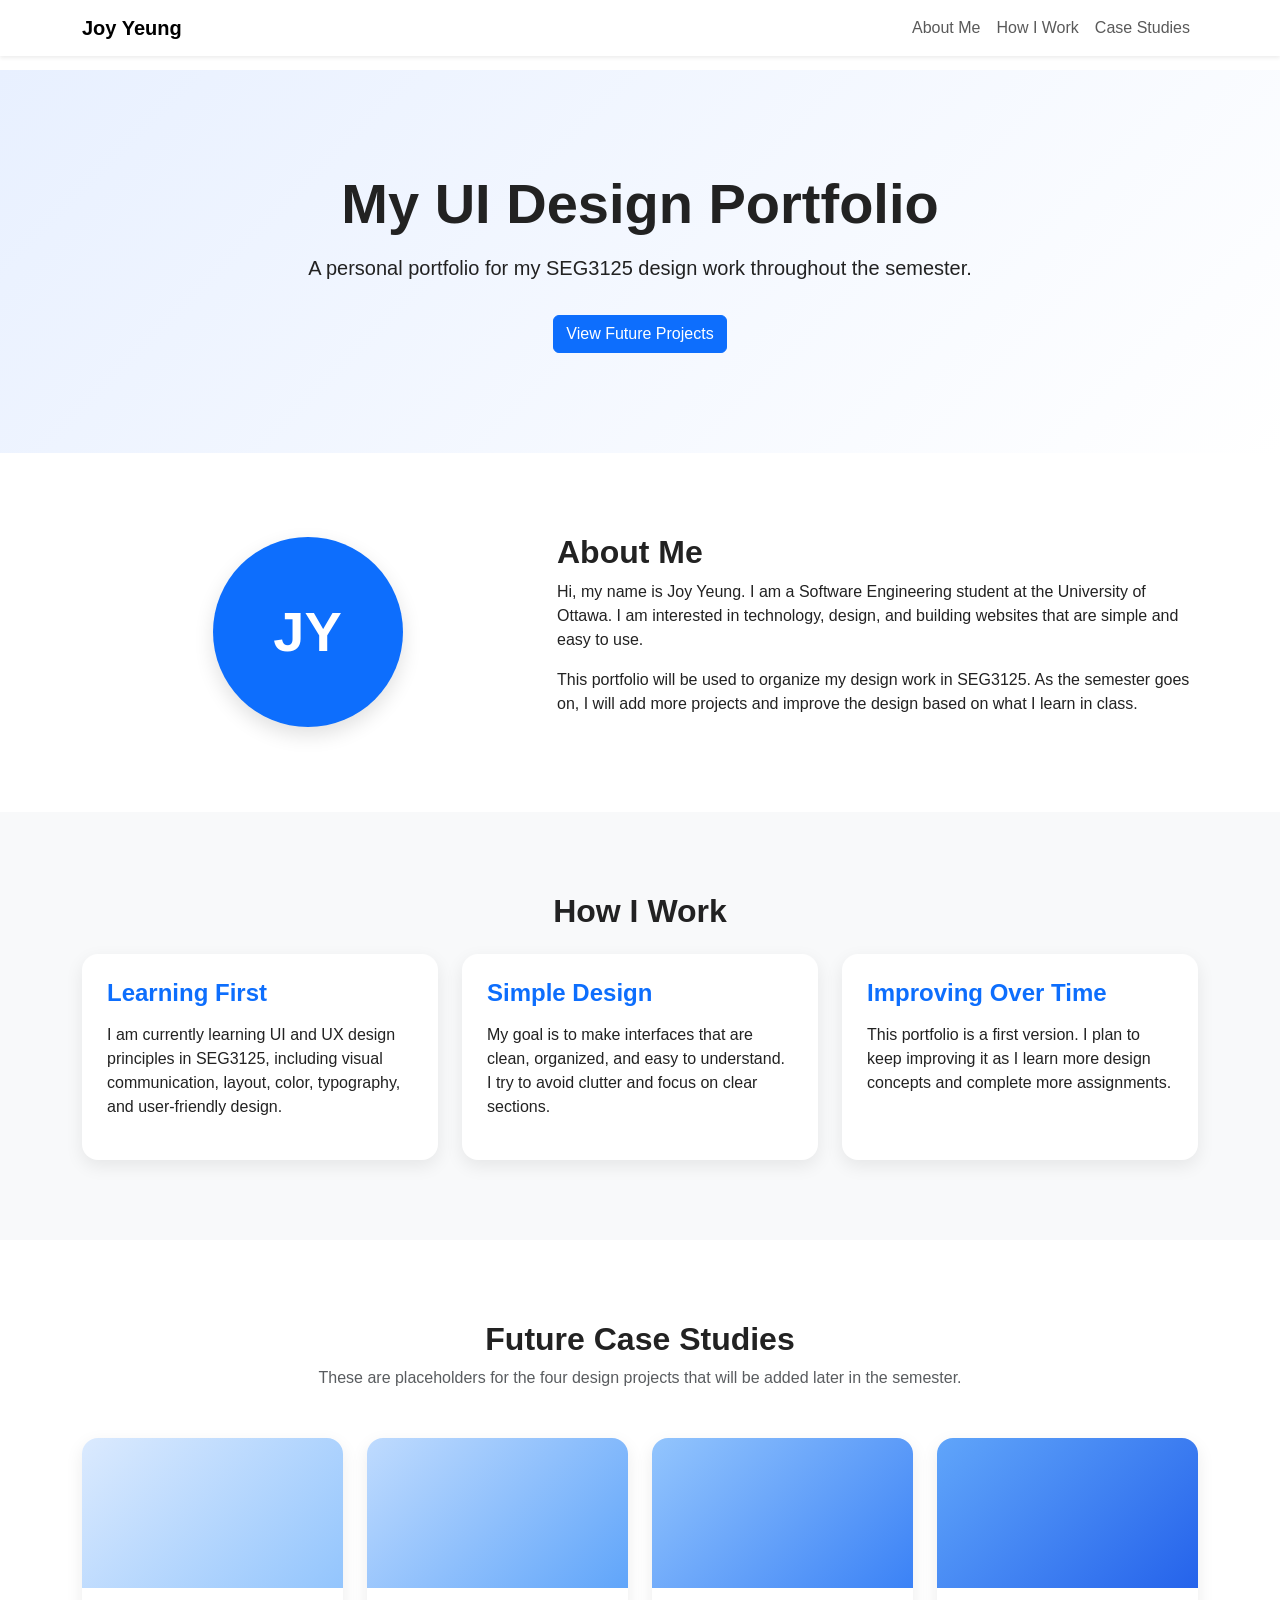
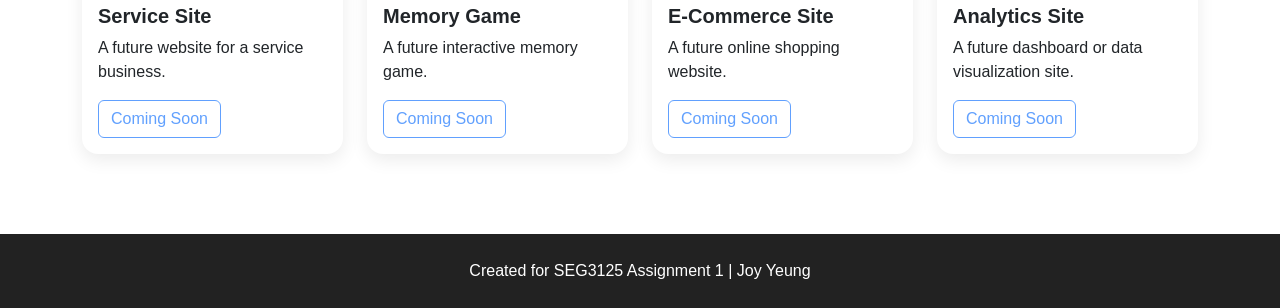
==== index.html @ c4c29568 "Add files via upload" ====
<!DOCTYPE html>
<html lang="en">
<head>
  <meta charset="UTF-8">
  <meta name="viewport" content="width=device-width, initial-scale=1.0">
  <title>Joy Yeung Portfolio</title>

  <link href="https://cdn.jsdelivr.net/npm/bootstrap@5.3.3/dist/css/bootstrap.min.css" rel="stylesheet">
  <link rel="stylesheet" href="style.css">
</head>

<body>
  <nav class="navbar navbar-expand-lg navbar-light bg-white shadow-sm fixed-top">
    <div class="container">
      <a class="navbar-brand fw-bold" href="#">Joy Yeung</a>
      <button class="navbar-toggler" type="button" data-bs-toggle="collapse" data-bs-target="#navbarNav">
        <span class="navbar-toggler-icon"></span>
      </button>

      <div class="collapse navbar-collapse" id="navbarNav">
        <ul class="navbar-nav ms-auto">
          <li class="nav-item"><a class="nav-link" href="#about">About Me</a></li>
          <li class="nav-item"><a class="nav-link" href="#work">How I Work</a></li>
          <li class="nav-item"><a class="nav-link" href="#projects">Case Studies</a></li>
        </ul>
      </div>
    </div>
  </nav>

  <header class="hero-section">
    <div class="container text-center">
      <h1 class="display-4 fw-bold">My UI Design Portfolio</h1>
      <p class="lead mt-3">
        A personal portfolio for my SEG3125 design work throughout the semester.
      </p>
      <a href="#projects" class="btn btn-primary mt-3">View Future Projects</a>
    </div>
  </header>

  <section id="about" class="section-padding">
    <div class="container">
      <div class="row align-items-center">
        <div class="col-md-5 text-center mb-4 mb-md-0">
          <div class="profile-circle">
            JY
          </div>
        </div>

        <div class="col-md-7">
          <h2 class="fw-bold">About Me</h2>
          <p>
            Hi, my name is Joy Yeung. I am a Software Engineering student at the University of Ottawa.
            I am interested in technology, design, and building websites that are simple and easy to use.
          </p>
          <p>
            This portfolio will be used to organize my design work in SEG3125. As the semester goes on,
            I will add more projects and improve the design based on what I learn in class.
          </p>
        </div>
      </div>
    </div>
  </section>

  <section id="work" class="section-padding bg-light">
    <div class="container">
      <h2 class="fw-bold text-center mb-4">How I Work</h2>

      <div class="row g-4">
        <div class="col-md-4">
          <div class="info-card h-100">
            <h4>Learning First</h4>
            <p>
              I am currently learning UI and UX design principles in SEG3125, including visual communication,
              layout, color, typography, and user-friendly design.
            </p>
          </div>
        </div>

        <div class="col-md-4">
          <div class="info-card h-100">
            <h4>Simple Design</h4>
            <p>
              My goal is to make interfaces that are clean, organized, and easy to understand. I try to avoid
              clutter and focus on clear sections.
            </p>
          </div>
        </div>

        <div class="col-md-4">
          <div class="info-card h-100">
            <h4>Improving Over Time</h4>
            <p>
              This portfolio is a first version. I plan to keep improving it as I learn more design concepts
              and complete more assignments.
            </p>
          </div>
        </div>
      </div>
    </div>
  </section>

  <section id="projects" class="section-padding">
    <div class="container">
      <h2 class="fw-bold text-center mb-2">Future Case Studies</h2>
      <p class="text-center text-muted mb-5">
        These are placeholders for the four design projects that will be added later in the semester.
      </p>

      <div class="row g-4">
        <div class="col-md-6 col-lg-3">
          <div class="card project-card h-100">
            <div class="project-image service-img"></div>
            <div class="card-body">
              <h5 class="card-title">Service Site</h5>
              <p class="card-text">A future website for a service business.</p>
              <a href="coming-soon.html" class="btn btn-outline-primary disabled">Coming Soon</a>
            </div>
          </div>
        </div>

        <div class="col-md-6 col-lg-3">
          <div class="card project-card h-100">
            <div class="project-image game-img"></div>
            <div class="card-body">
              <h5 class="card-title">Memory Game</h5>
              <p class="card-text">A future interactive memory game.</p>
              <a href="coming-soon.html" class="btn btn-outline-primary disabled">Coming Soon</a>
            </div>
          </div>
        </div>

        <div class="col-md-6 col-lg-3">
          <div class="card project-card h-100">
            <div class="project-image shop-img"></div>
            <div class="card-body">
              <h5 class="card-title">E-Commerce Site</h5>
              <p class="card-text">A future online shopping website.</p>
              <a href="coming-soon.html" class="btn btn-outline-primary disabled">Coming Soon</a>
            </div>
          </div>
        </div>

        <div class="col-md-6 col-lg-3">
          <div class="card project-card h-100">
            <div class="project-image data-img"></div>
            <div class="card-body">
              <h5 class="card-title">Analytics Site</h5>
              <p class="card-text">A future dashboard or data visualization site.</p>
              <a href="coming-soon.html" class="btn btn-outline-primary disabled">Coming Soon</a>
            </div>
          </div>
        </div>
      </div>
    </div>
  </section>

  <footer class="footer text-center">
    <div class="container">
      <p class="mb-0">Created for SEG3125 Assignment 1 | Joy Yeung</p>
    </div>
  </footer>

  <script src="https://cdn.jsdelivr.net/npm/bootstrap@5.3.3/dist/js/bootstrap.bundle.min.js"></script>
  <script src="script.js"></script>
</body>
</html>
---- style.css ----
body {
  font-family: Arial, Helvetica, sans-serif;
  color: #222;
  padding-top: 70px;
}

.hero-section {
  background: linear-gradient(135deg, #e8f0ff, #ffffff);
  padding: 100px 20px;
}

.section-padding {
  padding: 80px 0;
}

.profile-circle {
  width: 190px;
  height: 190px;
  border-radius: 50%;
  background-color: #0d6efd;
  color: white;
  display: flex;
  align-items: center;
  justify-content: center;
  font-size: 56px;
  font-weight: bold;
  margin: 0 auto;
  box-shadow: 0 8px 20px rgba(0, 0, 0, 0.12);
}

.info-card {
  background-color: white;
  padding: 25px;
  border-radius: 16px;
  box-shadow: 0 6px 18px rgba(0, 0, 0, 0.08);
}

.info-card h4 {
  color: #0d6efd;
  font-weight: bold;
  margin-bottom: 15px;
}

.project-card {
  border: none;
  border-radius: 16px;
  overflow: hidden;
  box-shadow: 0 6px 18px rgba(0, 0, 0, 0.08);
  transition: transform 0.2s ease;
}

.project-card:hover {
  transform: translateY(-5px);
}

.project-image {
  height: 150px;
  background-size: cover;
  background-position: center;
}

.service-img {
  background: linear-gradient(135deg, #dbeafe, #93c5fd);
}

.game-img {
  background: linear-gradient(135deg, #bfdbfe, #60a5fa);
}

.shop-img {
  background: linear-gradient(135deg, #93c5fd, #3b82f6);
}

.data-img {
  background: linear-gradient(135deg, #60a5fa, #2563eb);
}

.card-title {
  font-weight: bold;
}

.footer {
  background-color: #222;
  color: white;
  padding: 25px 0;
}

@media (max-width: 768px) {
  .hero-section {
    padding: 70px 20px;
  }

  .section-padding {
    padding: 55px 0;
  }
}
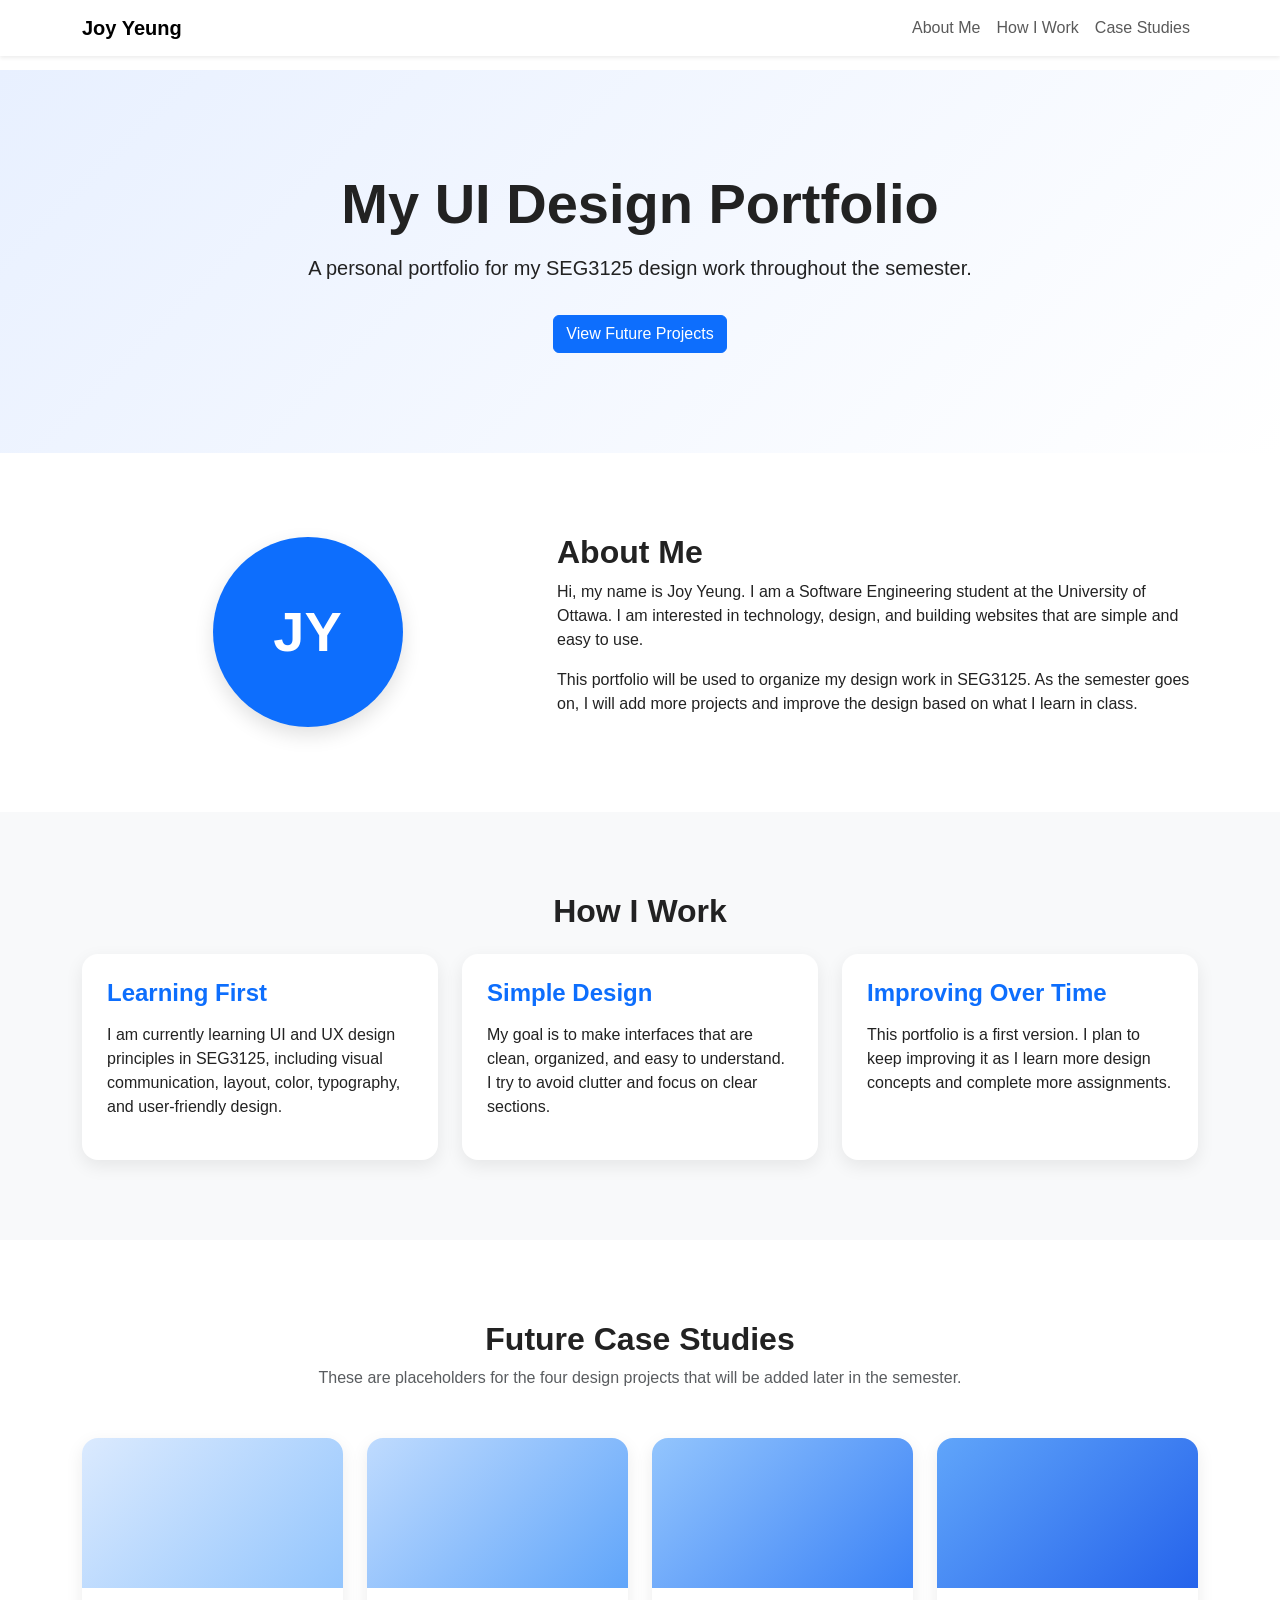
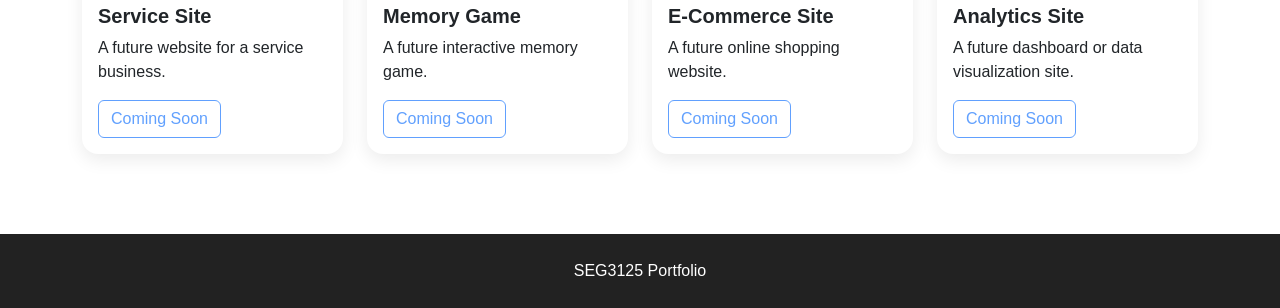
==== commit b703d756: "Add files via upload" ====
--- a/index.html
+++ b/index.html
@@ -156,7 +156,7 @@
 
   <footer class="footer text-center">
     <div class="container">
-      <p class="mb-0">Created for SEG3125 Assignment 1 | Joy Yeung</p>
+      <p class="mb-0">SEG3125 Portfolio</p>
     </div>
   </footer>
 
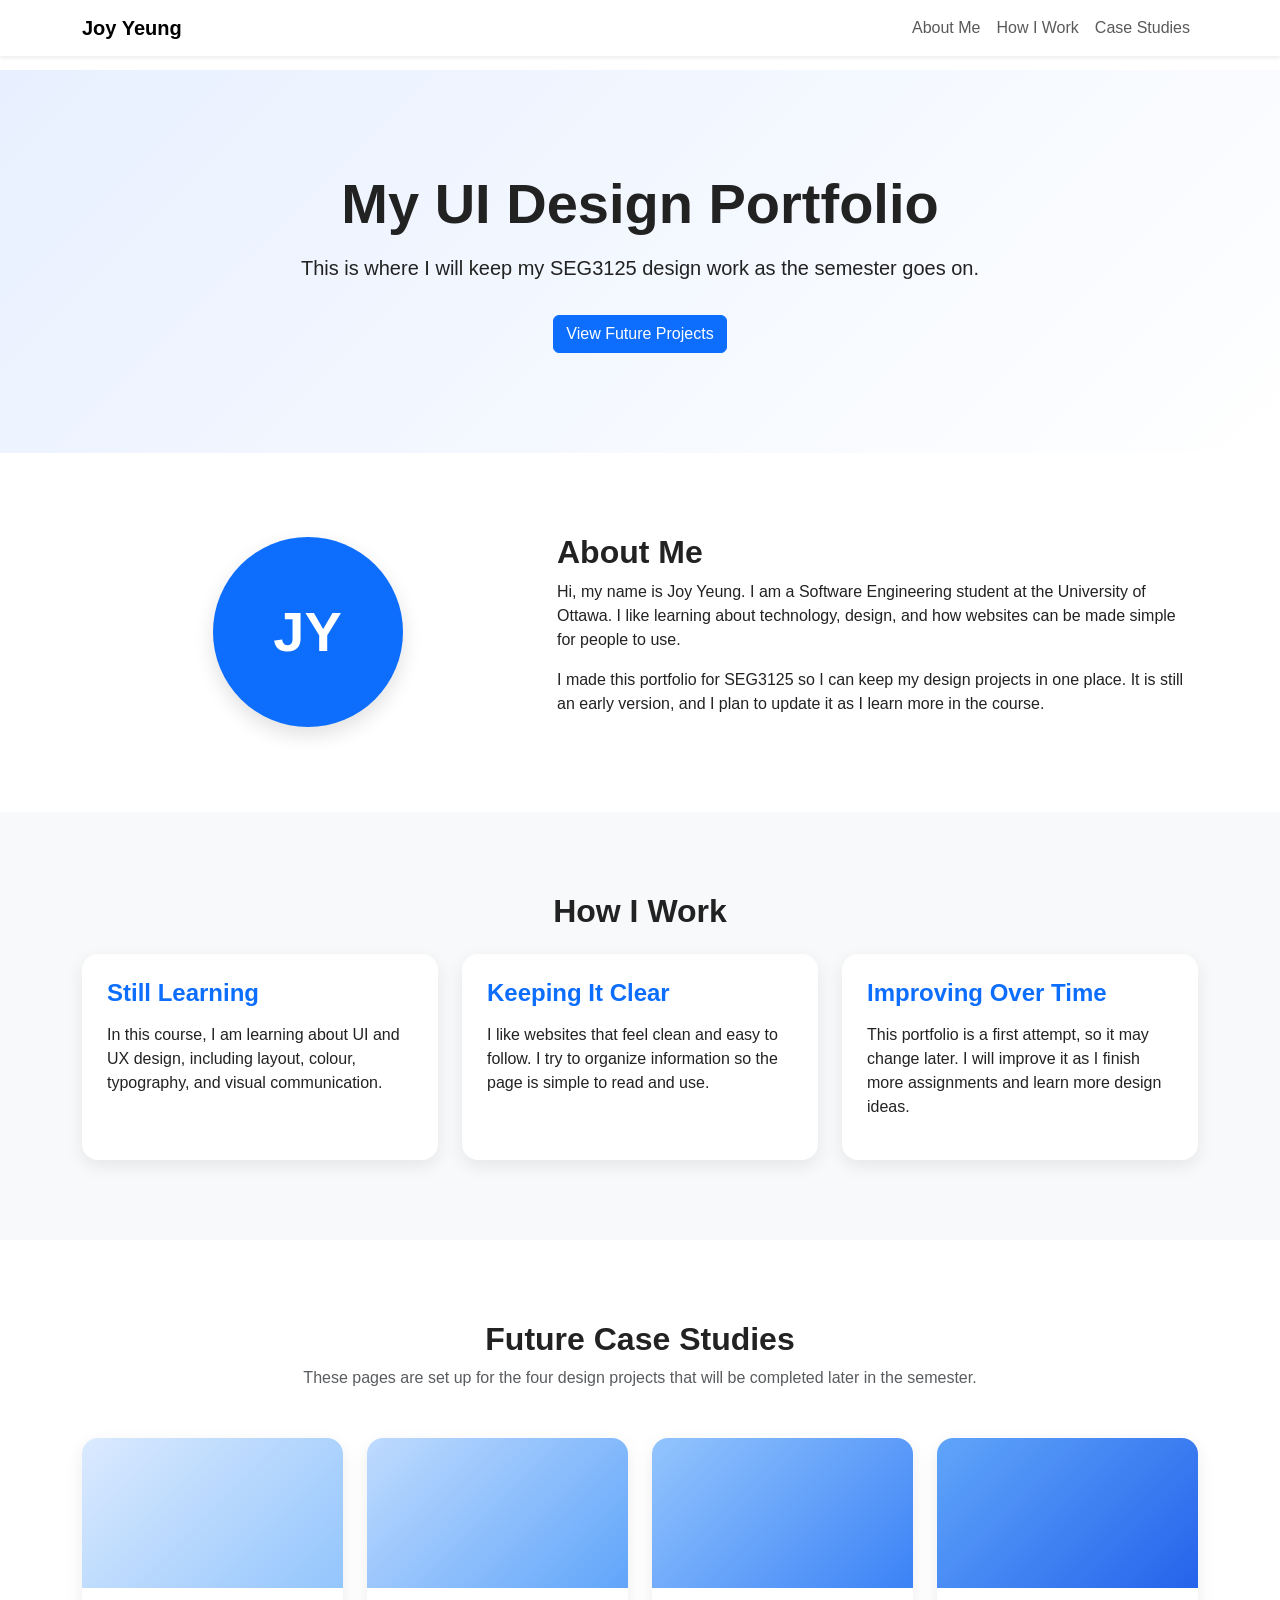
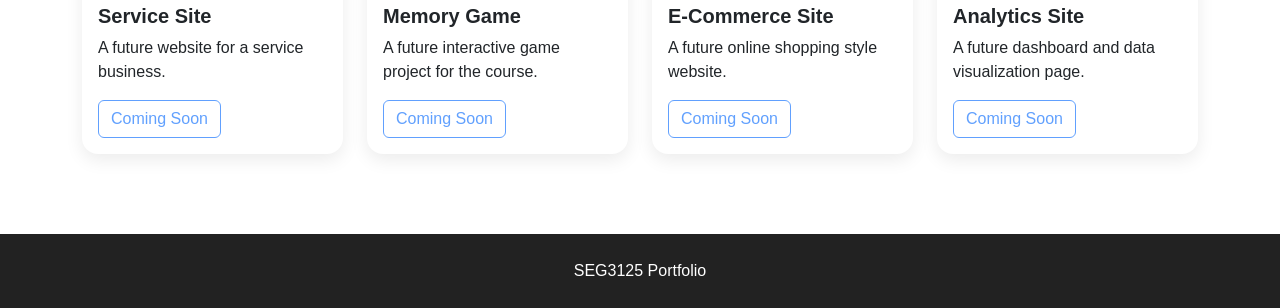
==== commit ef101b4c: "Add files via upload" ====
--- a/index.html
+++ b/index.html
@@ -13,15 +13,15 @@
   <nav class="navbar navbar-expand-lg navbar-light bg-white shadow-sm fixed-top">
     <div class="container">
       <a class="navbar-brand fw-bold" href="#">Joy Yeung</a>
-      <button class="navbar-toggler" type="button" data-bs-toggle="collapse" data-bs-target="#navbarNav">
+      <button class="navbar-toggler" type="button" data-bs-toggle="collapse" data-bs-target="#mainMenu">
         <span class="navbar-toggler-icon"></span>
       </button>
 
-      <div class="collapse navbar-collapse" id="navbarNav">
+      <div class="collapse navbar-collapse" id="mainMenu">
         <ul class="navbar-nav ms-auto">
-          <li class="nav-item"><a class="nav-link" href="#about">About Me</a></li>
-          <li class="nav-item"><a class="nav-link" href="#work">How I Work</a></li>
-          <li class="nav-item"><a class="nav-link" href="#projects">Case Studies</a></li>
+          <li class="nav-item"><a class="nav-link" href="#aboutMe">About Me</a></li>
+          <li class="nav-item"><a class="nav-link" href="#myProcess">How I Work</a></li>
+          <li class="nav-item"><a class="nav-link" href="#semesterWork">Case Studies</a></li>
         </ul>
       </div>
     </div>
@@ -31,13 +31,13 @@
     <div class="container text-center">
       <h1 class="display-4 fw-bold">My UI Design Portfolio</h1>
       <p class="lead mt-3">
-        A personal portfolio for my SEG3125 design work throughout the semester.
+        This is where I will keep my SEG3125 design work as the semester goes on.
       </p>
-      <a href="#projects" class="btn btn-primary mt-3">View Future Projects</a>
+      <a href="#semesterWork" class="btn btn-primary mt-3">View Future Projects</a>
     </div>
   </header>
 
-  <section id="about" class="section-padding">
+  <section id="aboutMe" class="section-padding">
     <div class="container">
       <div class="row align-items-center">
         <div class="col-md-5 text-center mb-4 mb-md-0">
@@ -50,38 +50,38 @@
           <h2 class="fw-bold">About Me</h2>
           <p>
             Hi, my name is Joy Yeung. I am a Software Engineering student at the University of Ottawa.
-            I am interested in technology, design, and building websites that are simple and easy to use.
+            I like learning about technology, design, and how websites can be made simple for people to use.
           </p>
           <p>
-            This portfolio will be used to organize my design work in SEG3125. As the semester goes on,
-            I will add more projects and improve the design based on what I learn in class.
+            I made this portfolio for SEG3125 so I can keep my design projects in one place. It is still an
+            early version, and I plan to update it as I learn more in the course.
           </p>
         </div>
       </div>
     </div>
   </section>
 
-  <section id="work" class="section-padding bg-light">
+  <section id="myProcess" class="section-padding bg-light">
     <div class="container">
       <h2 class="fw-bold text-center mb-4">How I Work</h2>
 
       <div class="row g-4">
         <div class="col-md-4">
           <div class="info-card h-100">
-            <h4>Learning First</h4>
+            <h4>Still Learning</h4>
             <p>
-              I am currently learning UI and UX design principles in SEG3125, including visual communication,
-              layout, color, typography, and user-friendly design.
+              In this course, I am learning about UI and UX design, including layout, colour, typography,
+              and visual communication.
             </p>
           </div>
         </div>
 
         <div class="col-md-4">
           <div class="info-card h-100">
-            <h4>Simple Design</h4>
+            <h4>Keeping It Clear</h4>
             <p>
-              My goal is to make interfaces that are clean, organized, and easy to understand. I try to avoid
-              clutter and focus on clear sections.
+              I like websites that feel clean and easy to follow. I try to organize information so the page
+              is simple to read and use.
             </p>
           </div>
         </div>
@@ -90,8 +90,8 @@
           <div class="info-card h-100">
             <h4>Improving Over Time</h4>
             <p>
-              This portfolio is a first version. I plan to keep improving it as I learn more design concepts
-              and complete more assignments.
+              This portfolio is a first attempt, so it may change later. I will improve it as I finish more
+              assignments and learn more design ideas.
             </p>
           </div>
         </div>
@@ -99,11 +99,11 @@
     </div>
   </section>
 
-  <section id="projects" class="section-padding">
+  <section id="semesterWork" class="section-padding">
     <div class="container">
       <h2 class="fw-bold text-center mb-2">Future Case Studies</h2>
       <p class="text-center text-muted mb-5">
-        These are placeholders for the four design projects that will be added later in the semester.
+        These pages are set up for the four design projects that will be completed later in the semester.
       </p>
 
       <div class="row g-4">
@@ -123,7 +123,7 @@
             <div class="project-image game-img"></div>
             <div class="card-body">
               <h5 class="card-title">Memory Game</h5>
-              <p class="card-text">A future interactive memory game.</p>
+              <p class="card-text">A future interactive game project for the course.</p>
               <a href="coming-soon.html" class="btn btn-outline-primary disabled">Coming Soon</a>
             </div>
           </div>
@@ -134,7 +134,7 @@
             <div class="project-image shop-img"></div>
             <div class="card-body">
               <h5 class="card-title">E-Commerce Site</h5>
-              <p class="card-text">A future online shopping website.</p>
+              <p class="card-text">A future online shopping style website.</p>
               <a href="coming-soon.html" class="btn btn-outline-primary disabled">Coming Soon</a>
             </div>
           </div>
@@ -145,7 +145,7 @@
             <div class="project-image data-img"></div>
             <div class="card-body">
               <h5 class="card-title">Analytics Site</h5>
-              <p class="card-text">A future dashboard or data visualization site.</p>
+              <p class="card-text">A future dashboard and data visualization page.</p>
               <a href="coming-soon.html" class="btn btn-outline-primary disabled">Coming Soon</a>
             </div>
           </div>
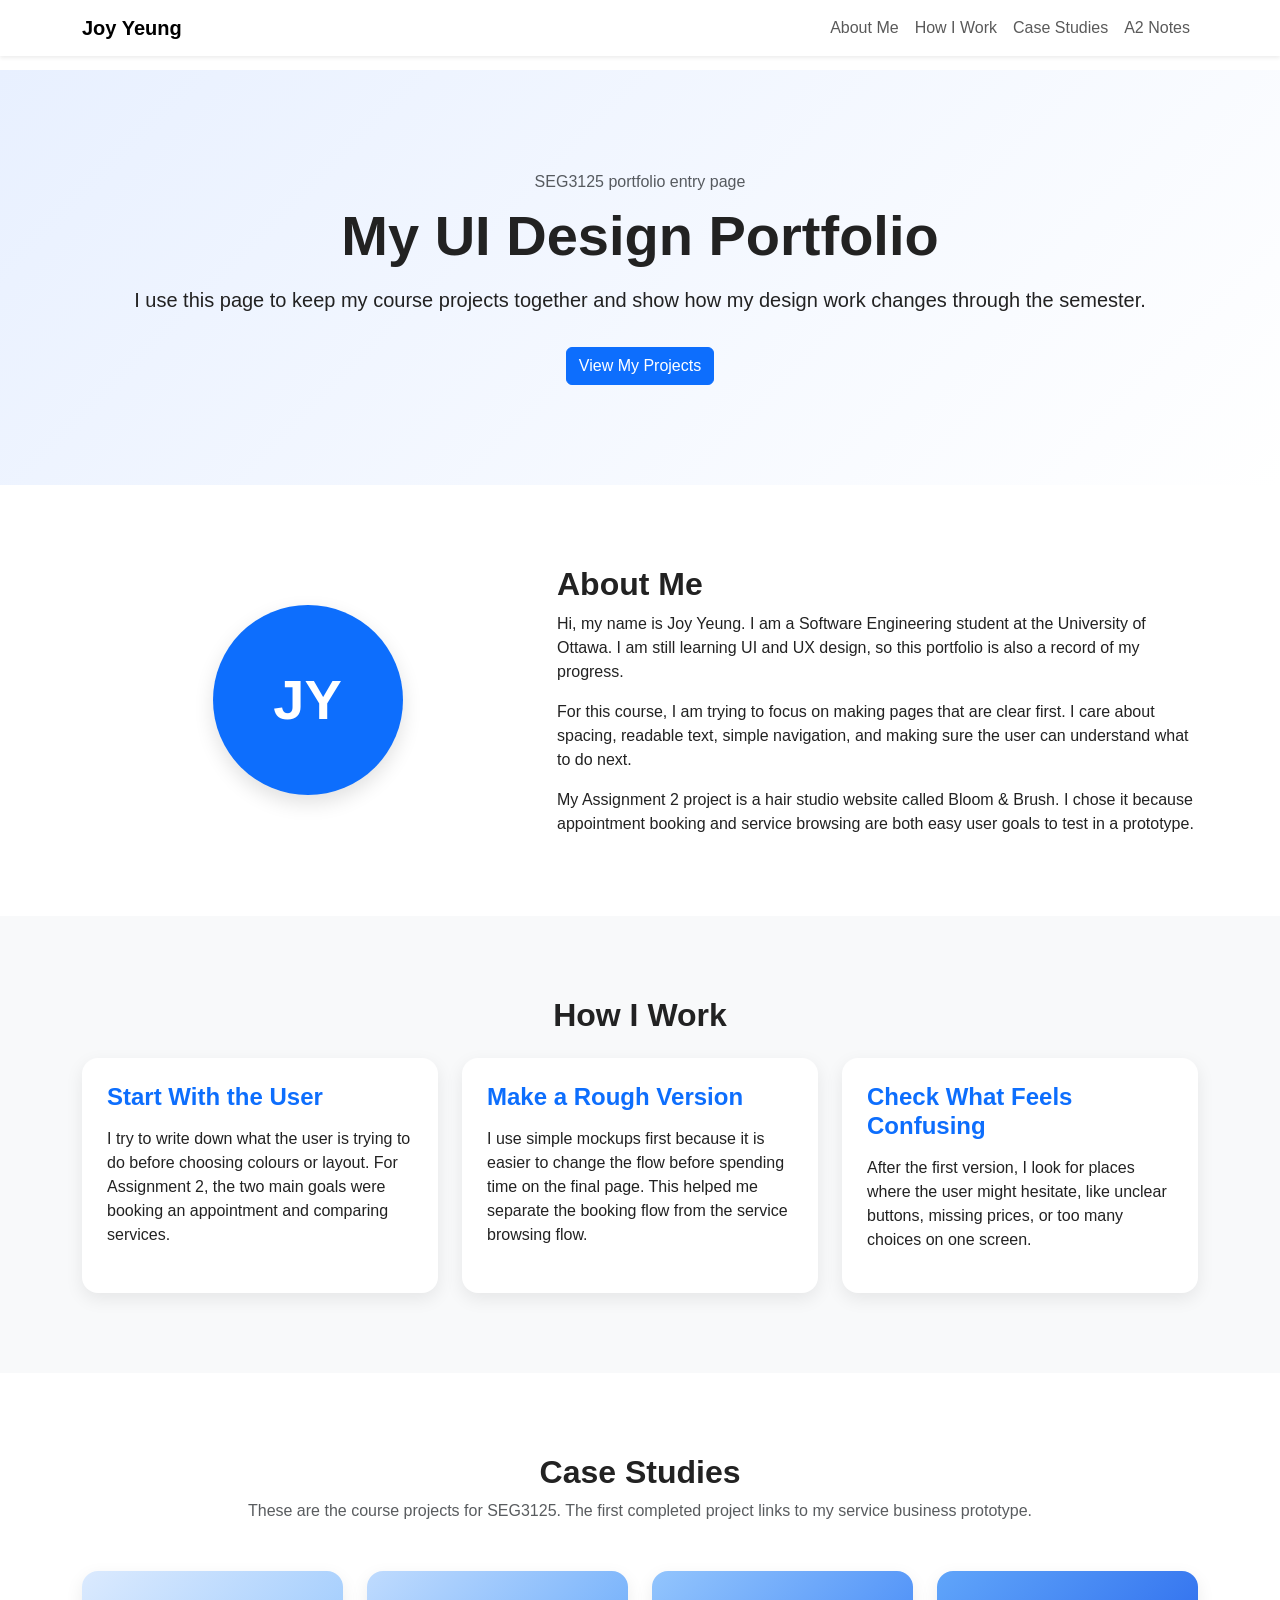
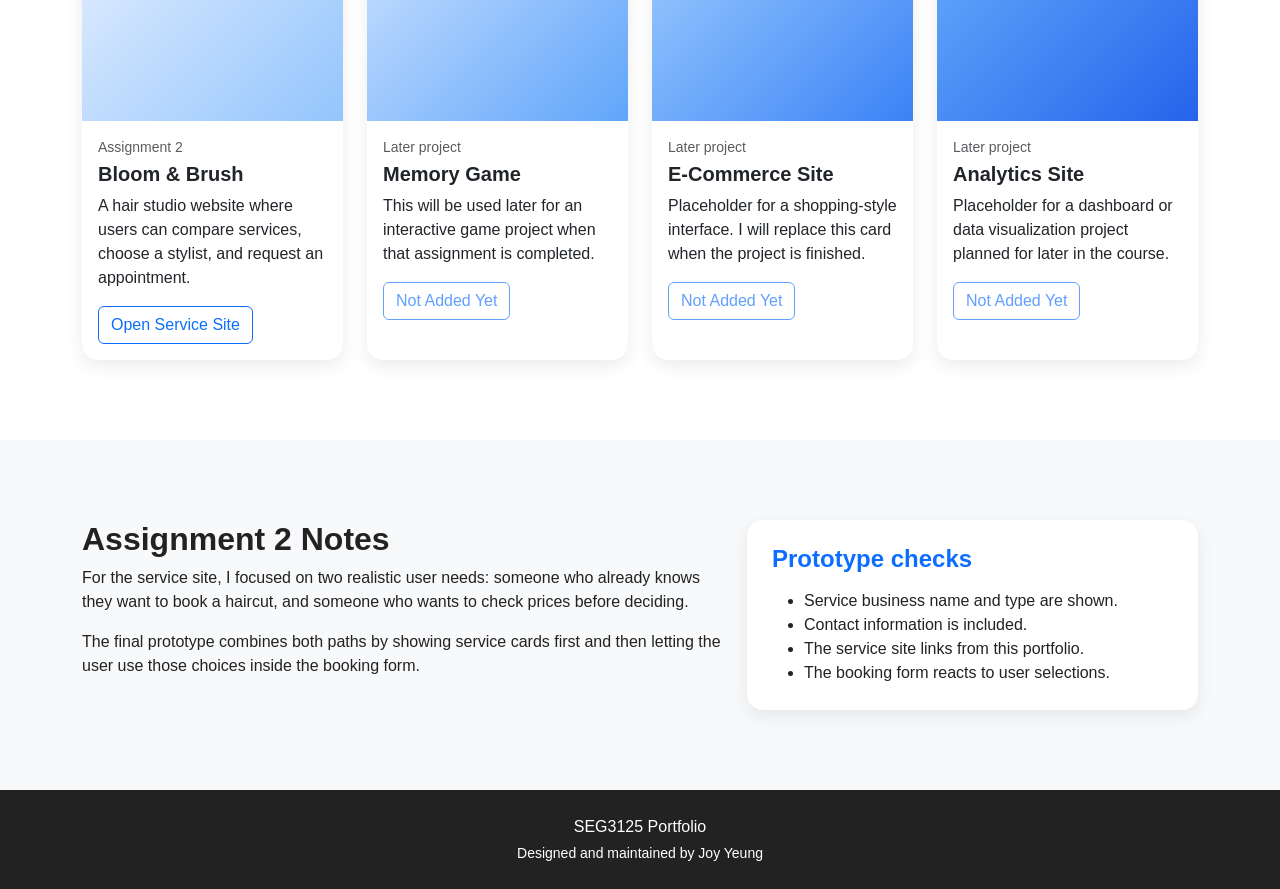
==== commit 8896dfb8: "Add files via upload" ====
--- a/index.html
+++ b/index.html
@@ -1,166 +1,217 @@
-<!DOCTYPE html>
-<html lang="en">
-<head>
-  <meta charset="UTF-8">
-  <meta name="viewport" content="width=device-width, initial-scale=1.0">
-  <title>Joy Yeung Portfolio</title>
-
-  <link href="https://cdn.jsdelivr.net/npm/bootstrap@5.3.3/dist/css/bootstrap.min.css" rel="stylesheet">
-  <link rel="stylesheet" href="style.css">
-</head>
-
-<body>
-  <nav class="navbar navbar-expand-lg navbar-light bg-white shadow-sm fixed-top">
-    <div class="container">
-      <a class="navbar-brand fw-bold" href="#">Joy Yeung</a>
-      <button class="navbar-toggler" type="button" data-bs-toggle="collapse" data-bs-target="#mainMenu">
-        <span class="navbar-toggler-icon"></span>
-      </button>
-
-      <div class="collapse navbar-collapse" id="mainMenu">
-        <ul class="navbar-nav ms-auto">
-          <li class="nav-item"><a class="nav-link" href="#aboutMe">About Me</a></li>
-          <li class="nav-item"><a class="nav-link" href="#myProcess">How I Work</a></li>
-          <li class="nav-item"><a class="nav-link" href="#semesterWork">Case Studies</a></li>
-        </ul>
-      </div>
-    </div>
-  </nav>
-
-  <header class="hero-section">
-    <div class="container text-center">
-      <h1 class="display-4 fw-bold">My UI Design Portfolio</h1>
-      <p class="lead mt-3">
-        This is where I will keep my SEG3125 design work as the semester goes on.
-      </p>
-      <a href="#semesterWork" class="btn btn-primary mt-3">View Future Projects</a>
-    </div>
-  </header>
-
-  <section id="aboutMe" class="section-padding">
-    <div class="container">
-      <div class="row align-items-center">
-        <div class="col-md-5 text-center mb-4 mb-md-0">
-          <div class="profile-circle">
-            JY
-          </div>
-        </div>
-
-        <div class="col-md-7">
-          <h2 class="fw-bold">About Me</h2>
-          <p>
-            Hi, my name is Joy Yeung. I am a Software Engineering student at the University of Ottawa.
-            I like learning about technology, design, and how websites can be made simple for people to use.
-          </p>
-          <p>
-            I made this portfolio for SEG3125 so I can keep my design projects in one place. It is still an
-            early version, and I plan to update it as I learn more in the course.
-          </p>
-        </div>
-      </div>
-    </div>
-  </section>
-
-  <section id="myProcess" class="section-padding bg-light">
-    <div class="container">
-      <h2 class="fw-bold text-center mb-4">How I Work</h2>
-
-      <div class="row g-4">
-        <div class="col-md-4">
-          <div class="info-card h-100">
-            <h4>Still Learning</h4>
-            <p>
-              In this course, I am learning about UI and UX design, including layout, colour, typography,
-              and visual communication.
-            </p>
-          </div>
-        </div>
-
-        <div class="col-md-4">
-          <div class="info-card h-100">
-            <h4>Keeping It Clear</h4>
-            <p>
-              I like websites that feel clean and easy to follow. I try to organize information so the page
-              is simple to read and use.
-            </p>
-          </div>
-        </div>
-
-        <div class="col-md-4">
-          <div class="info-card h-100">
-            <h4>Improving Over Time</h4>
-            <p>
-              This portfolio is a first attempt, so it may change later. I will improve it as I finish more
-              assignments and learn more design ideas.
-            </p>
-          </div>
-        </div>
-      </div>
-    </div>
-  </section>
-
-  <section id="semesterWork" class="section-padding">
-    <div class="container">
-      <h2 class="fw-bold text-center mb-2">Future Case Studies</h2>
-      <p class="text-center text-muted mb-5">
-        These pages are set up for the four design projects that will be completed later in the semester.
-      </p>
-
-      <div class="row g-4">
-        <div class="col-md-6 col-lg-3">
-          <div class="card project-card h-100">
-            <div class="project-image service-img"></div>
-            <div class="card-body">
-              <h5 class="card-title">Service Site</h5>
-              <p class="card-text">A future website for a service business.</p>
-              <a href="coming-soon.html" class="btn btn-outline-primary disabled">Coming Soon</a>
-            </div>
-          </div>
-        </div>
-
-        <div class="col-md-6 col-lg-3">
-          <div class="card project-card h-100">
-            <div class="project-image game-img"></div>
-            <div class="card-body">
-              <h5 class="card-title">Memory Game</h5>
-              <p class="card-text">A future interactive game project for the course.</p>
-              <a href="coming-soon.html" class="btn btn-outline-primary disabled">Coming Soon</a>
-            </div>
-          </div>
-        </div>
-
-        <div class="col-md-6 col-lg-3">
-          <div class="card project-card h-100">
-            <div class="project-image shop-img"></div>
-            <div class="card-body">
-              <h5 class="card-title">E-Commerce Site</h5>
-              <p class="card-text">A future online shopping style website.</p>
-              <a href="coming-soon.html" class="btn btn-outline-primary disabled">Coming Soon</a>
-            </div>
-          </div>
-        </div>
-
-        <div class="col-md-6 col-lg-3">
-          <div class="card project-card h-100">
-            <div class="project-image data-img"></div>
-            <div class="card-body">
-              <h5 class="card-title">Analytics Site</h5>
-              <p class="card-text">A future dashboard and data visualization page.</p>
-              <a href="coming-soon.html" class="btn btn-outline-primary disabled">Coming Soon</a>
-            </div>
-          </div>
-        </div>
-      </div>
-    </div>
-  </section>
-
-  <footer class="footer text-center">
-    <div class="container">
-      <p class="mb-0">SEG3125 Portfolio</p>
-    </div>
-  </footer>
-
-  <script src="https://cdn.jsdelivr.net/npm/bootstrap@5.3.3/dist/js/bootstrap.bundle.min.js"></script>
-  <script src="script.js"></script>
-</body>
+<!DOCTYPE html>
+<html lang="en">
+<head>
+  <meta charset="UTF-8">
+  <meta name="viewport" content="width=device-width, initial-scale=1.0">
+  <title>Joy Yeung | SEG3125 Portfolio</title>
+
+  <link href="https://cdn.jsdelivr.net/npm/bootstrap@5.3.3/dist/css/bootstrap.min.css" rel="stylesheet">
+  <link rel="stylesheet" href="portfolio-style.css">
+</head>
+
+<body>
+  <!-- Main navigation for the portfolio. I kept this simple so the TA can move around quickly. -->
+  <nav class="navbar navbar-expand-lg navbar-light bg-white shadow-sm fixed-top joy-main-nav">
+    <div class="container">
+      <a class="navbar-brand fw-bold" href="#">Joy Yeung</a>
+
+      <button class="navbar-toggler" type="button" data-bs-toggle="collapse" data-bs-target="#mainMenu"
+        aria-controls="mainMenu" aria-expanded="false" aria-label="Toggle navigation menu">
+        <span class="navbar-toggler-icon"></span>
+      </button>
+
+      <div class="collapse navbar-collapse" id="mainMenu">
+        <ul class="navbar-nav ms-auto">
+          <li class="nav-item"><a class="nav-link" href="#aboutMe">About Me</a></li>
+          <li class="nav-item"><a class="nav-link" href="#myProcess">How I Work</a></li>
+          <li class="nav-item"><a class="nav-link" href="#semesterWork">Case Studies</a></li>
+          <li class="nav-item"><a class="nav-link" href="#serviceNotes">A2 Notes</a></li>
+        </ul>
+      </div>
+    </div>
+  </nav>
+
+  <header class="hero-section joy-portfolio-hero">
+    <div class="container text-center">
+      <p class="text-muted mb-2">SEG3125 portfolio entry page</p>
+      <h1 class="display-4 fw-bold">My UI Design Portfolio</h1>
+      <p class="lead mt-3">
+        I use this page to keep my course projects together and show how my design work changes through the semester.
+      </p>
+      <a href="#semesterWork" class="btn btn-primary mt-3">View My Projects</a>
+    </div>
+  </header>
+
+  <section id="aboutMe" class="section-padding joy-about-block">
+    <div class="container">
+      <div class="row align-items-center">
+        <div class="col-md-5 text-center mb-4 mb-md-0">
+          <div class="profile-circle joy-initials-mark">JY</div>
+        </div>
+
+        <div class="col-md-7">
+          <h2 class="fw-bold">About Me</h2>
+          <p>
+            Hi, my name is Joy Yeung. I am a Software Engineering student at the University of Ottawa.
+            I am still learning UI and UX design, so this portfolio is also a record of my progress.
+          </p>
+          <p>
+            For this course, I am trying to focus on making pages that are clear first. I care about spacing,
+            readable text, simple navigation, and making sure the user can understand what to do next.
+          </p>
+          <p class="mb-0">
+            My Assignment 2 project is a hair studio website called Bloom & Brush. I chose it because appointment
+            booking and service browsing are both easy user goals to test in a prototype.
+          </p>
+        </div>
+      </div>
+    </div>
+  </section>
+
+  <!-- These are my own notes about the design process, not final case study pages. -->
+  <section id="myProcess" class="section-padding bg-light joy-process-notes">
+    <div class="container">
+      <h2 class="fw-bold text-center mb-4">How I Work</h2>
+
+      <div class="row g-4">
+        <div class="col-md-4">
+          <div class="info-card joy-note-card h-100">
+            <h4>Start With the User</h4>
+            <p>
+              I try to write down what the user is trying to do before choosing colours or layout.
+              For Assignment 2, the two main goals were booking an appointment and comparing services.
+            </p>
+          </div>
+        </div>
+
+        <div class="col-md-4">
+          <div class="info-card joy-note-card h-100">
+            <h4>Make a Rough Version</h4>
+            <p>
+              I use simple mockups first because it is easier to change the flow before spending time on the
+              final page. This helped me separate the booking flow from the service browsing flow.
+            </p>
+          </div>
+        </div>
+
+        <div class="col-md-4">
+          <div class="info-card joy-note-card h-100">
+            <h4>Check What Feels Confusing</h4>
+            <p>
+              After the first version, I look for places where the user might hesitate, like unclear buttons,
+              missing prices, or too many choices on one screen.
+            </p>
+          </div>
+        </div>
+      </div>
+    </div>
+  </section>
+
+  <section id="semesterWork" class="section-padding joy-course-work">
+    <div class="container">
+      <h2 class="fw-bold text-center mb-2">Case Studies</h2>
+      <p class="text-center text-muted mb-5">
+        These are the course projects for SEG3125. The first completed project links to my service business prototype.
+      </p>
+
+      <div class="row g-4">
+        <div class="col-md-6 col-lg-3">
+          <div class="card project-card joy-service-project h-100" data-project-status="completed" data-user-goal="book-salon-appointment">
+            <div class="project-image service-img" aria-hidden="true"></div>
+            <div class="card-body">
+              <p class="small text-muted mb-1">Assignment 2</p>
+              <h5 class="card-title">Bloom & Brush</h5>
+              <p class="card-text">
+                A hair studio website where users can compare services, choose a stylist, and request an appointment.
+              </p>
+              <a href="service-site.html" class="btn btn-outline-primary">Open Service Site</a>
+            </div>
+          </div>
+        </div>
+
+        <div class="col-md-6 col-lg-3">
+          <div class="card project-card joy-future-project h-100" data-project-status="not-started">
+            <div class="project-image game-img" aria-hidden="true"></div>
+            <div class="card-body">
+              <p class="small text-muted mb-1">Later project</p>
+              <h5 class="card-title">Memory Game</h5>
+              <p class="card-text">
+                This will be used later for an interactive game project when that assignment is completed.
+              </p>
+              <a href="#" class="btn btn-outline-primary disabled" aria-disabled="true">Not Added Yet</a>
+            </div>
+          </div>
+        </div>
+
+        <div class="col-md-6 col-lg-3">
+          <div class="card project-card joy-future-project h-100" data-project-status="not-started">
+            <div class="project-image shop-img" aria-hidden="true"></div>
+            <div class="card-body">
+              <p class="small text-muted mb-1">Later project</p>
+              <h5 class="card-title">E-Commerce Site</h5>
+              <p class="card-text">
+                Placeholder for a shopping-style interface. I will replace this card when the project is finished.
+              </p>
+              <a href="#" class="btn btn-outline-primary disabled" aria-disabled="true">Not Added Yet</a>
+            </div>
+          </div>
+        </div>
+
+        <div class="col-md-6 col-lg-3">
+          <div class="card project-card joy-future-project h-100" data-project-status="not-started">
+            <div class="project-image data-img" aria-hidden="true"></div>
+            <div class="card-body">
+              <p class="small text-muted mb-1">Later project</p>
+              <h5 class="card-title">Analytics Site</h5>
+              <p class="card-text">
+                Placeholder for a dashboard or data visualization project planned for later in the course.
+              </p>
+              <a href="#" class="btn btn-outline-primary disabled" aria-disabled="true">Not Added Yet</a>
+            </div>
+          </div>
+        </div>
+      </div>
+    </div>
+  </section>
+
+  <section id="serviceNotes" class="section-padding bg-light joy-a2-details">
+    <div class="container">
+      <div class="row align-items-start">
+        <div class="col-lg-7">
+          <h2 class="fw-bold">Assignment 2 Notes</h2>
+          <p>
+            For the service site, I focused on two realistic user needs: someone who already knows they want to
+            book a haircut, and someone who wants to check prices before deciding.
+          </p>
+          <p class="mb-lg-0">
+            The final prototype combines both paths by showing service cards first and then letting the user
+            use those choices inside the booking form.
+          </p>
+        </div>
+
+        <div class="col-lg-5 mt-4 mt-lg-0">
+          <div class="info-card joy-check-card">
+            <h4>Prototype checks</h4>
+            <ul class="mb-0">
+              <li>Service business name and type are shown.</li>
+              <li>Contact information is included.</li>
+              <li>The service site links from this portfolio.</li>
+              <li>The booking form reacts to user selections.</li>
+            </ul>
+          </div>
+        </div>
+      </div>
+    </div>
+  </section>
+
+  <footer class="footer text-center joy-footer">
+    <div class="container">
+      <p class="mb-1">SEG3125 Portfolio</p>
+      <p class="mb-0 small">Designed and maintained by Joy Yeung</p>
+    </div>
+  </footer>
+
+  <script src="https://cdn.jsdelivr.net/npm/bootstrap@5.3.3/dist/js/bootstrap.bundle.min.js"></script>
+  <script src="portfolio-script.js"></script>
+</body>
 </html>
--- a/portfolio-style.css
+++ b/portfolio-style.css
@@ -0,0 +1,96 @@
+body {
+  font-family: Arial, Helvetica, sans-serif;
+  color: #222;
+  padding-top: 70px;
+}
+
+.hero-section {
+  background: linear-gradient(135deg, #e8f0ff, #ffffff);
+  padding: 100px 20px;
+}
+
+.section-padding {
+  padding: 80px 0;
+}
+
+.profile-circle {
+  width: 190px;
+  height: 190px;
+  border-radius: 50%;
+  background-color: #0d6efd;
+  color: white;
+  display: flex;
+  align-items: center;
+  justify-content: center;
+  font-size: 56px;
+  font-weight: bold;
+  margin: 0 auto;
+  box-shadow: 0 8px 20px rgba(0, 0, 0, 0.12);
+}
+
+.info-card {
+  background-color: white;
+  padding: 25px;
+  border-radius: 16px;
+  box-shadow: 0 6px 18px rgba(0, 0, 0, 0.08);
+}
+
+.info-card h4 {
+  color: #0d6efd;
+  font-weight: bold;
+  margin-bottom: 15px;
+}
+
+.project-card {
+  border: none;
+  border-radius: 16px;
+  overflow: hidden;
+  box-shadow: 0 6px 18px rgba(0, 0, 0, 0.08);
+  transition: transform 0.2s ease;
+}
+
+.project-card:hover {
+  transform: translateY(-5px);
+}
+
+.project-image {
+  height: 150px;
+  background-size: cover;
+  background-position: center;
+}
+
+.service-img {
+  background: linear-gradient(135deg, #dbeafe, #93c5fd);
+}
+
+.game-img {
+  background: linear-gradient(135deg, #bfdbfe, #60a5fa);
+}
+
+.shop-img {
+  background: linear-gradient(135deg, #93c5fd, #3b82f6);
+}
+
+.data-img {
+  background: linear-gradient(135deg, #60a5fa, #2563eb);
+}
+
+.card-title {
+  font-weight: bold;
+}
+
+.footer {
+  background-color: #222;
+  color: white;
+  padding: 25px 0;
+}
+
+@media (max-width: 768px) {
+  .hero-section {
+    padding: 70px 20px;
+  }
+
+  .section-padding {
+    padding: 55px 0;
+  }
+}
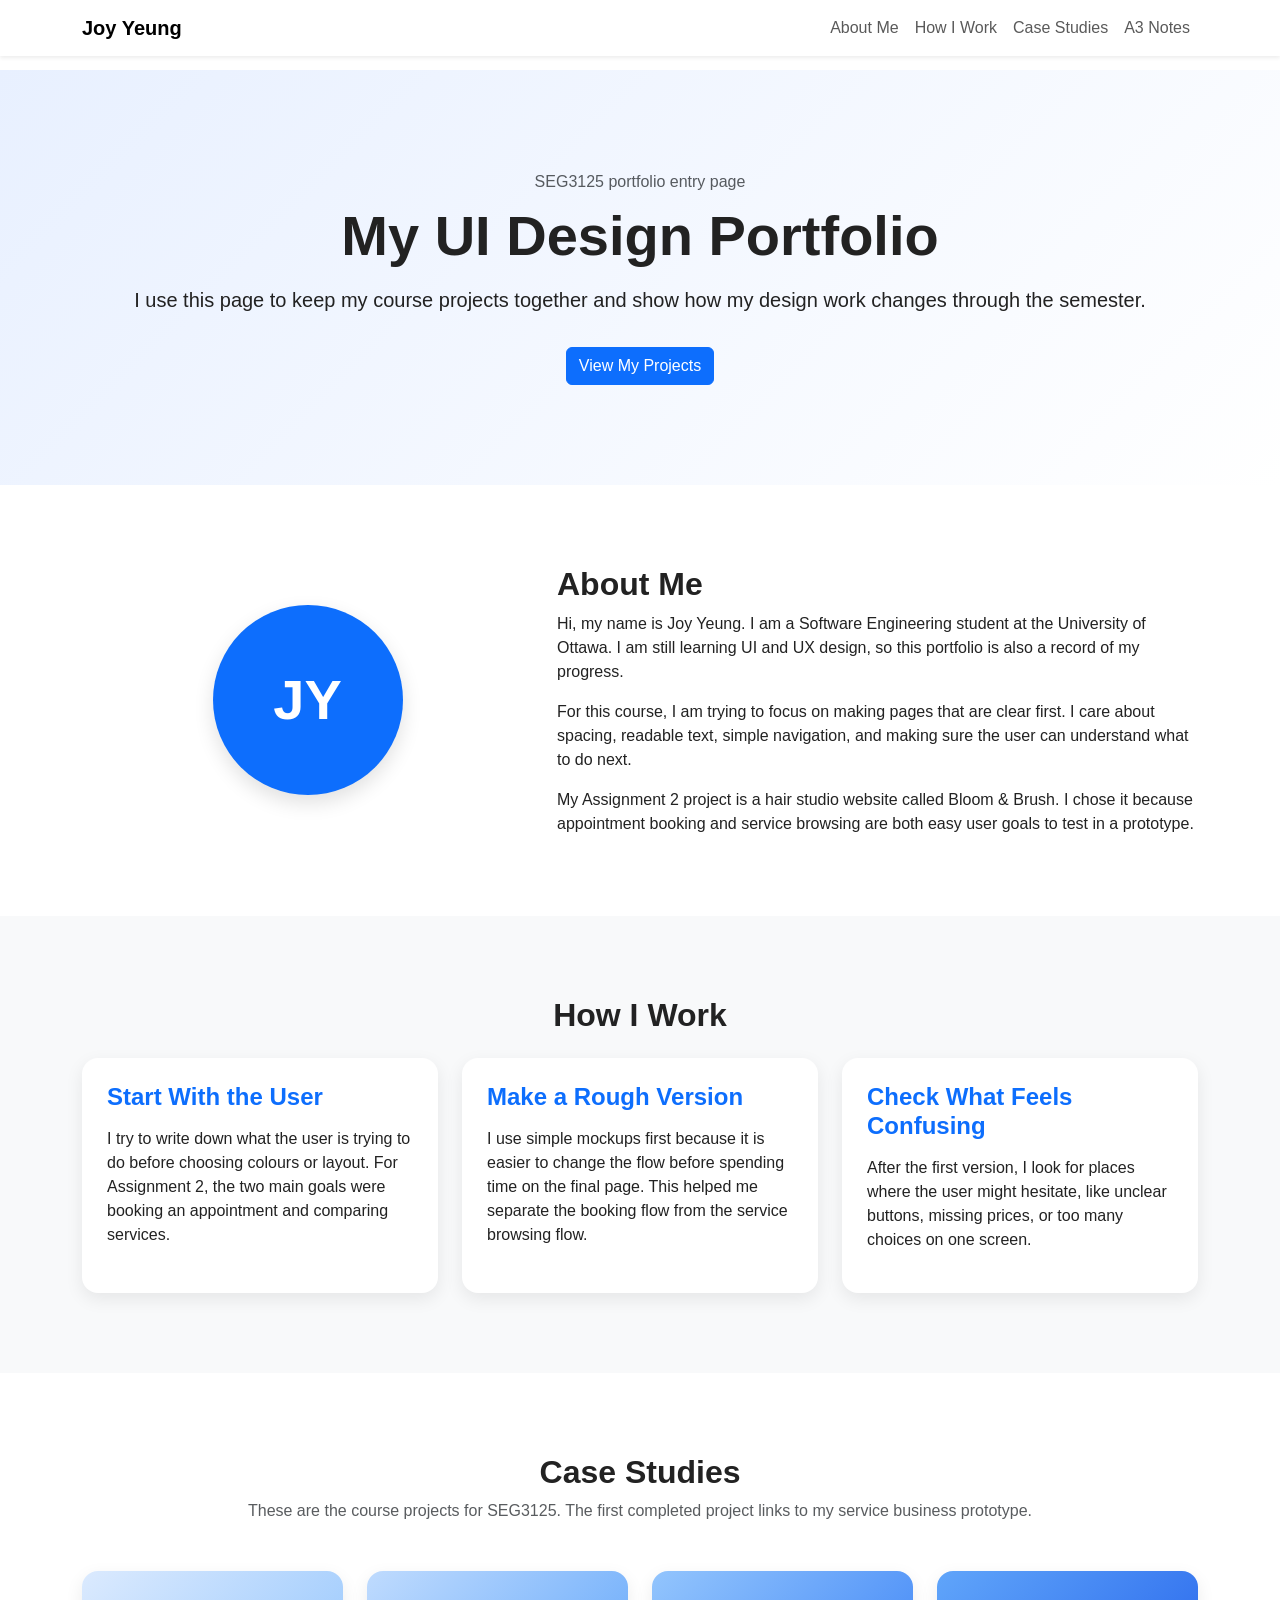
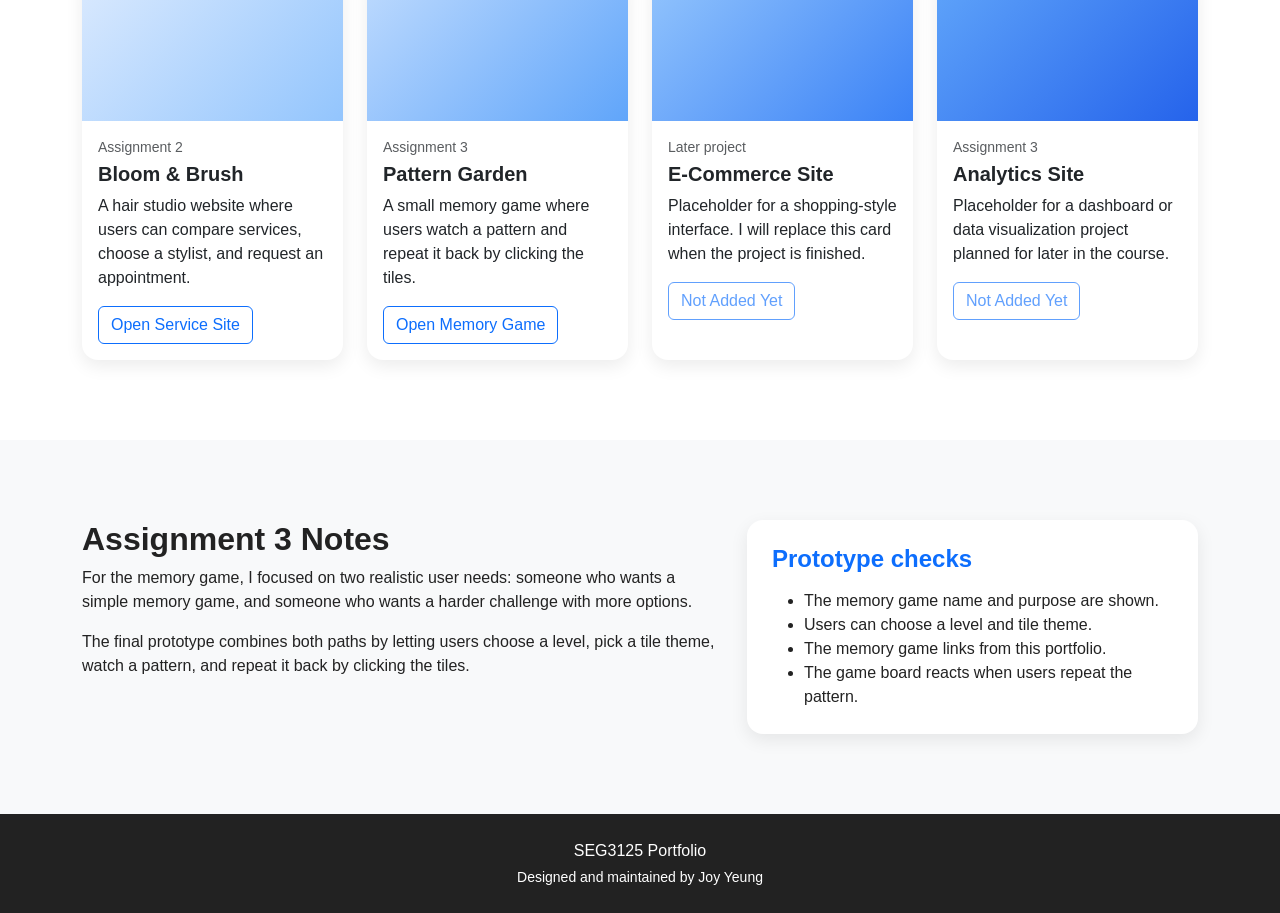
==== commit 70284791: "Add files via upload A3 reupload" ====
--- a/index.html
+++ b/index.html
@@ -10,7 +10,6 @@
 </head>
 
 <body>
-  <!-- Main navigation for the portfolio. I kept this simple so the TA can move around quickly. -->
   <nav class="navbar navbar-expand-lg navbar-light bg-white shadow-sm fixed-top joy-main-nav">
     <div class="container">
       <a class="navbar-brand fw-bold" href="#">Joy Yeung</a>
@@ -25,7 +24,7 @@
           <li class="nav-item"><a class="nav-link" href="#aboutMe">About Me</a></li>
           <li class="nav-item"><a class="nav-link" href="#myProcess">How I Work</a></li>
           <li class="nav-item"><a class="nav-link" href="#semesterWork">Case Studies</a></li>
-          <li class="nav-item"><a class="nav-link" href="#serviceNotes">A2 Notes</a></li>
+          <li class="nav-item"><a class="nav-link" href="#serviceNotes">A3 Notes</a></li>
         </ul>
       </div>
     </div>
@@ -68,7 +67,6 @@
     </div>
   </section>
 
-  <!-- These are my own notes about the design process, not final case study pages. -->
   <section id="myProcess" class="section-padding bg-light joy-process-notes">
     <div class="container">
       <h2 class="fw-bold text-center mb-4">How I Work</h2>
@@ -133,12 +131,12 @@
           <div class="card project-card joy-future-project h-100" data-project-status="not-started">
             <div class="project-image game-img" aria-hidden="true"></div>
             <div class="card-body">
-              <p class="small text-muted mb-1">Later project</p>
-              <h5 class="card-title">Memory Game</h5>
-              <p class="card-text">
-                This will be used later for an interactive game project when that assignment is completed.
-              </p>
-              <a href="#" class="btn btn-outline-primary disabled" aria-disabled="true">Not Added Yet</a>
+              <p class="small text-muted mb-1">Assignment 3</p>
+              <h5 class="card-title">Pattern Garden</h5>
+              <p class="card-text">
+                A small memory game where users watch a pattern and repeat it back by clicking the tiles.
+              </p>
+              <a href="memory-game.html" class="btn btn-outline-primary">Open Memory Game</a>
             </div>
           </div>
         </div>
@@ -161,7 +159,7 @@
           <div class="card project-card joy-future-project h-100" data-project-status="not-started">
             <div class="project-image data-img" aria-hidden="true"></div>
             <div class="card-body">
-              <p class="small text-muted mb-1">Later project</p>
+              <p class="small text-muted mb-1">Assignment 3</p>
               <h5 class="card-title">Analytics Site</h5>
               <p class="card-text">
                 Placeholder for a dashboard or data visualization project planned for later in the course.
@@ -178,14 +176,14 @@
     <div class="container">
       <div class="row align-items-start">
         <div class="col-lg-7">
-          <h2 class="fw-bold">Assignment 2 Notes</h2>
+          <h2 class="fw-bold">Assignment 3 Notes</h2>
           <p>
-            For the service site, I focused on two realistic user needs: someone who already knows they want to
-            book a haircut, and someone who wants to check prices before deciding.
+            For the memory game, I focused on two realistic user needs: someone who wants a simple memory game,
+and someone who wants a harder challenge with more options.
           </p>
           <p class="mb-lg-0">
-            The final prototype combines both paths by showing service cards first and then letting the user
-            use those choices inside the booking form.
+            The final prototype combines both paths by letting users choose a level, pick a tile theme,
+watch a pattern, and repeat it back by clicking the tiles.
           </p>
         </div>
 
@@ -193,10 +191,10 @@
           <div class="info-card joy-check-card">
             <h4>Prototype checks</h4>
             <ul class="mb-0">
-              <li>Service business name and type are shown.</li>
-              <li>Contact information is included.</li>
-              <li>The service site links from this portfolio.</li>
-              <li>The booking form reacts to user selections.</li>
+              <li>The memory game name and purpose are shown.</li>
+              <li>Users can choose a level and tile theme.</li>
+              <li>The memory game links from this portfolio.</li>
+              <li>The game board reacts when users repeat the pattern.</li>
             </ul>
           </div>
         </div>
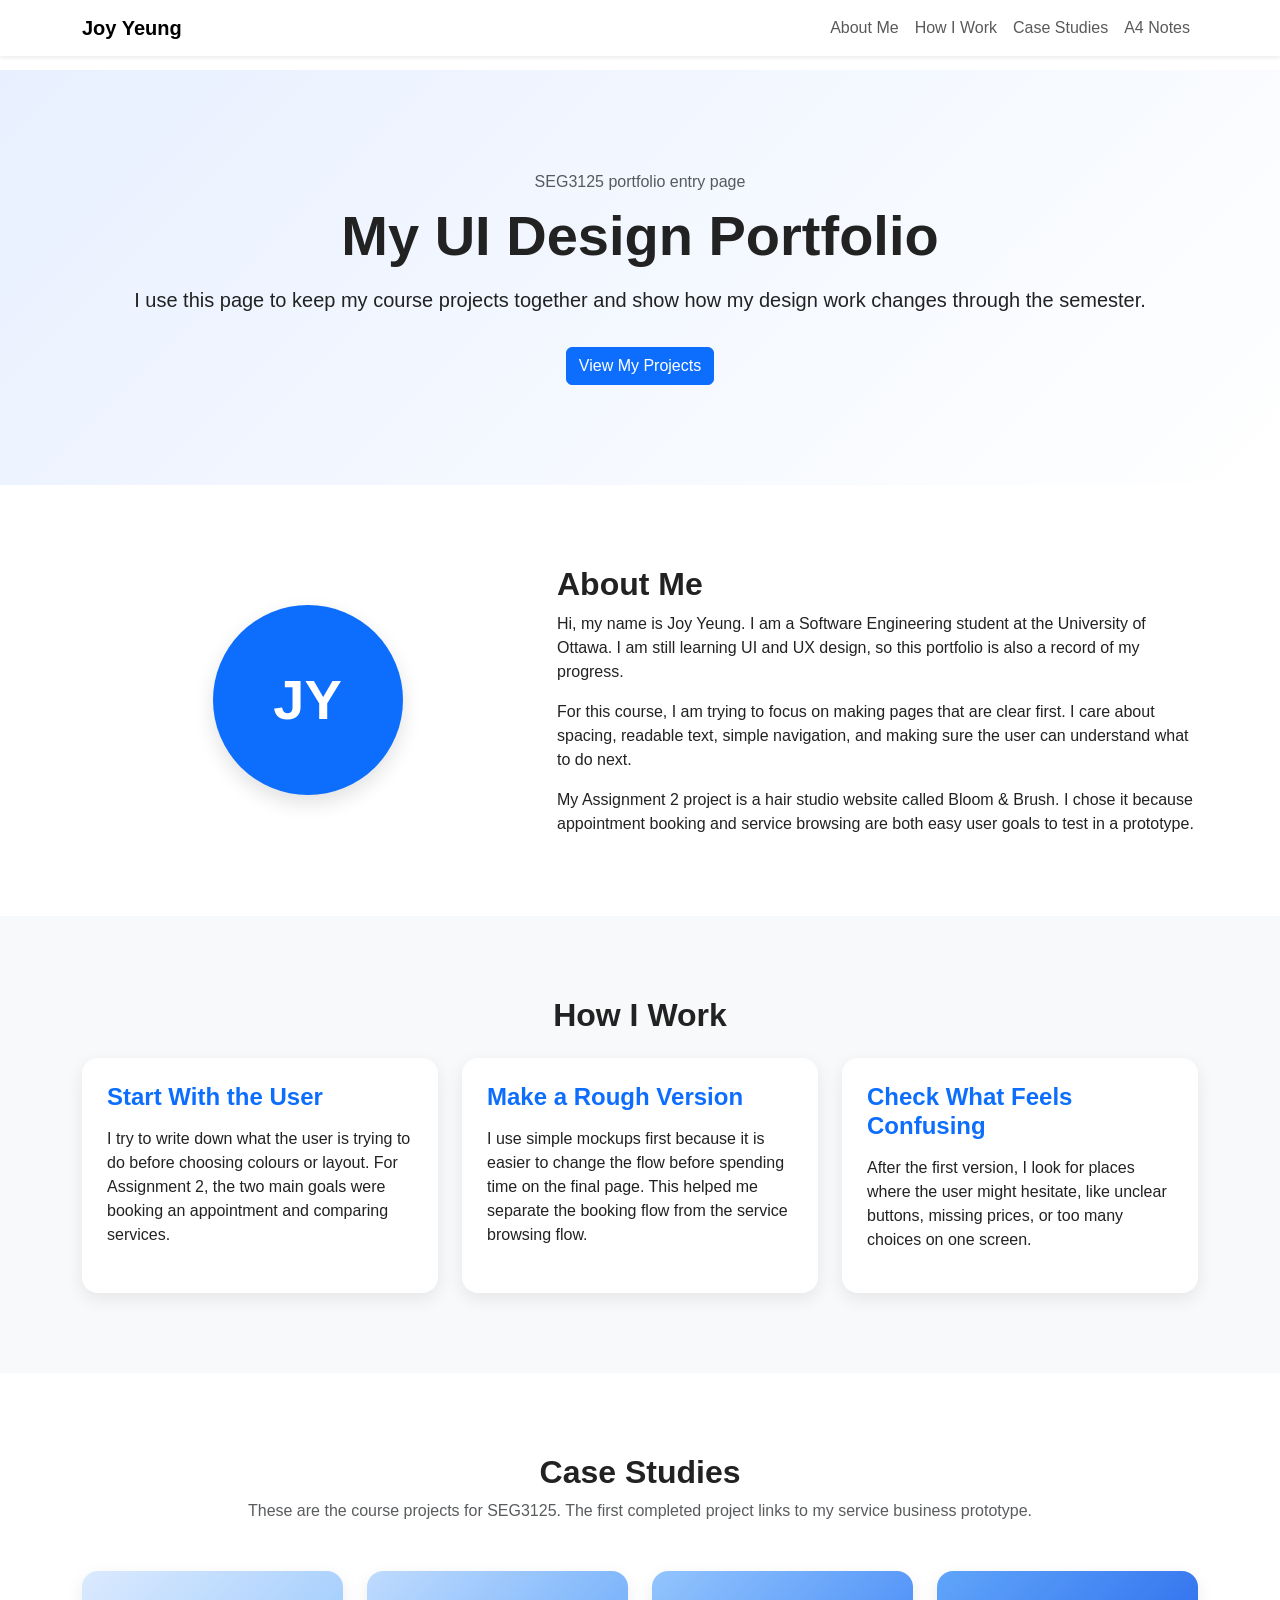
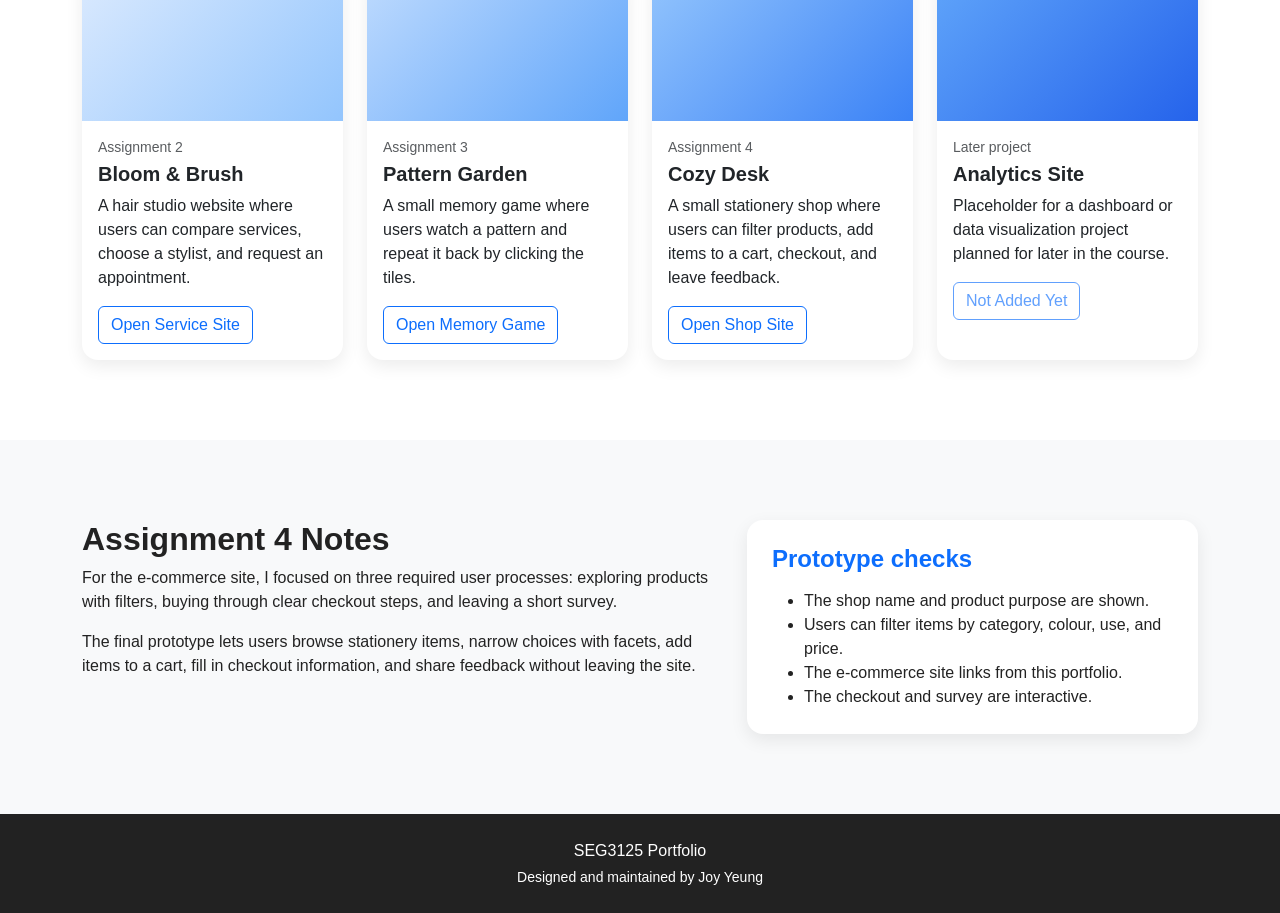
==== commit 0c9c8077: "A4" ====
--- a/index.html
+++ b/index.html
@@ -24,7 +24,7 @@
           <li class="nav-item"><a class="nav-link" href="#aboutMe">About Me</a></li>
           <li class="nav-item"><a class="nav-link" href="#myProcess">How I Work</a></li>
           <li class="nav-item"><a class="nav-link" href="#semesterWork">Case Studies</a></li>
-          <li class="nav-item"><a class="nav-link" href="#serviceNotes">A3 Notes</a></li>
+          <li class="nav-item"><a class="nav-link" href="#serviceNotes">A4 Notes</a></li>
         </ul>
       </div>
     </div>
@@ -142,15 +142,15 @@
         </div>
 
         <div class="col-md-6 col-lg-3">
-          <div class="card project-card joy-future-project h-100" data-project-status="not-started">
+          <div class="card project-card joy-shop-project h-100" data-project-status="completed" data-user-goal="buy-stationery-item">
             <div class="project-image shop-img" aria-hidden="true"></div>
             <div class="card-body">
-              <p class="small text-muted mb-1">Later project</p>
-              <h5 class="card-title">E-Commerce Site</h5>
-              <p class="card-text">
-                Placeholder for a shopping-style interface. I will replace this card when the project is finished.
-              </p>
-              <a href="#" class="btn btn-outline-primary disabled" aria-disabled="true">Not Added Yet</a>
+              <p class="small text-muted mb-1">Assignment 4</p>
+              <h5 class="card-title">Cozy Desk</h5>
+              <p class="card-text">
+                A small stationery shop where users can filter products, add items to a cart, checkout, and leave feedback.
+              </p>
+              <a href="shop-site.html" class="btn btn-outline-primary">Open Shop Site</a>
             </div>
           </div>
         </div>
@@ -159,7 +159,7 @@
           <div class="card project-card joy-future-project h-100" data-project-status="not-started">
             <div class="project-image data-img" aria-hidden="true"></div>
             <div class="card-body">
-              <p class="small text-muted mb-1">Assignment 3</p>
+              <p class="small text-muted mb-1">Later project</p>
               <h5 class="card-title">Analytics Site</h5>
               <p class="card-text">
                 Placeholder for a dashboard or data visualization project planned for later in the course.
@@ -176,14 +176,12 @@
     <div class="container">
       <div class="row align-items-start">
         <div class="col-lg-7">
-          <h2 class="fw-bold">Assignment 3 Notes</h2>
+          <h2 class="fw-bold">Assignment 4 Notes</h2>
           <p>
-            For the memory game, I focused on two realistic user needs: someone who wants a simple memory game,
-and someone who wants a harder challenge with more options.
+            For the e-commerce site, I focused on three required user processes: exploring products with filters, buying through clear checkout steps, and leaving a short survey.
           </p>
           <p class="mb-lg-0">
-            The final prototype combines both paths by letting users choose a level, pick a tile theme,
-watch a pattern, and repeat it back by clicking the tiles.
+            The final prototype lets users browse stationery items, narrow choices with facets, add items to a cart, fill in checkout information, and share feedback without leaving the site.
           </p>
         </div>
 
@@ -191,10 +189,10 @@
           <div class="info-card joy-check-card">
             <h4>Prototype checks</h4>
             <ul class="mb-0">
-              <li>The memory game name and purpose are shown.</li>
-              <li>Users can choose a level and tile theme.</li>
-              <li>The memory game links from this portfolio.</li>
-              <li>The game board reacts when users repeat the pattern.</li>
+              <li>The shop name and product purpose are shown.</li>
+              <li>Users can filter items by category, colour, use, and price.</li>
+              <li>The e-commerce site links from this portfolio.</li>
+              <li>The checkout and survey are interactive.</li>
             </ul>
           </div>
         </div>
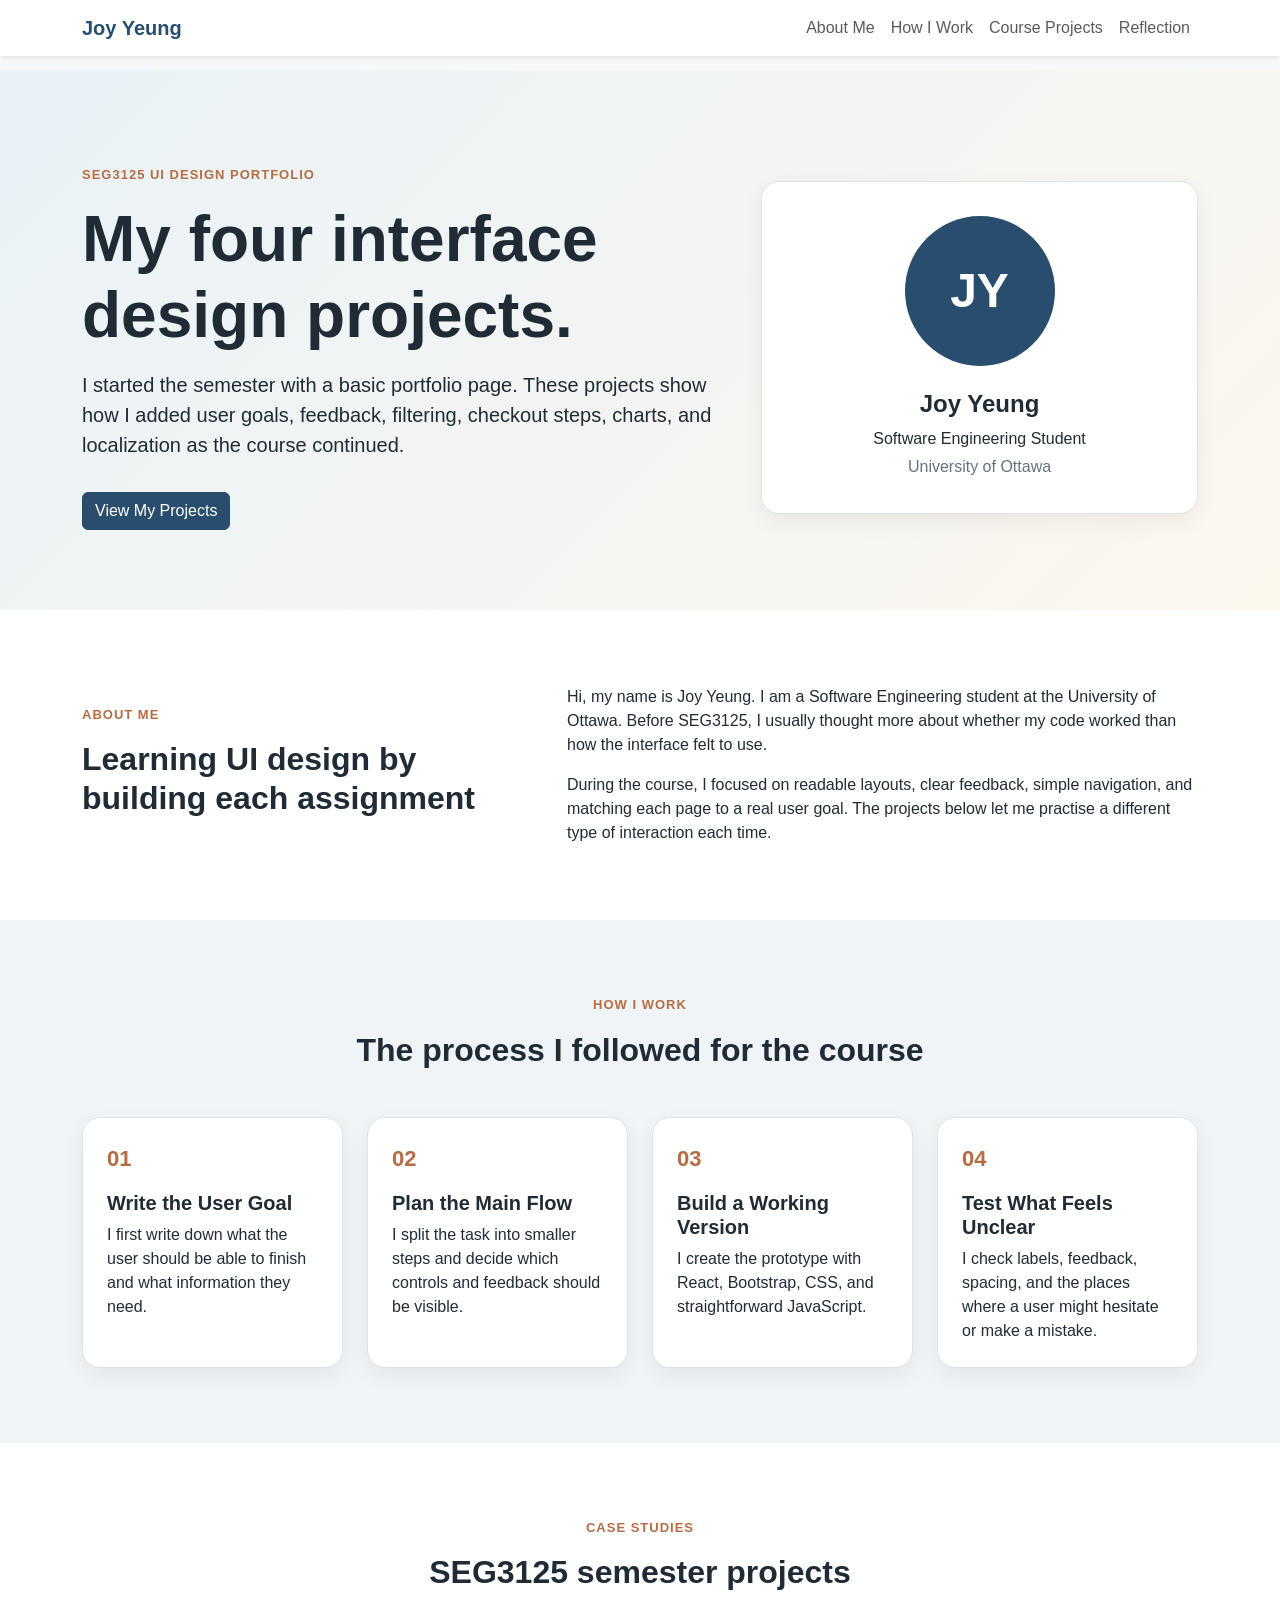
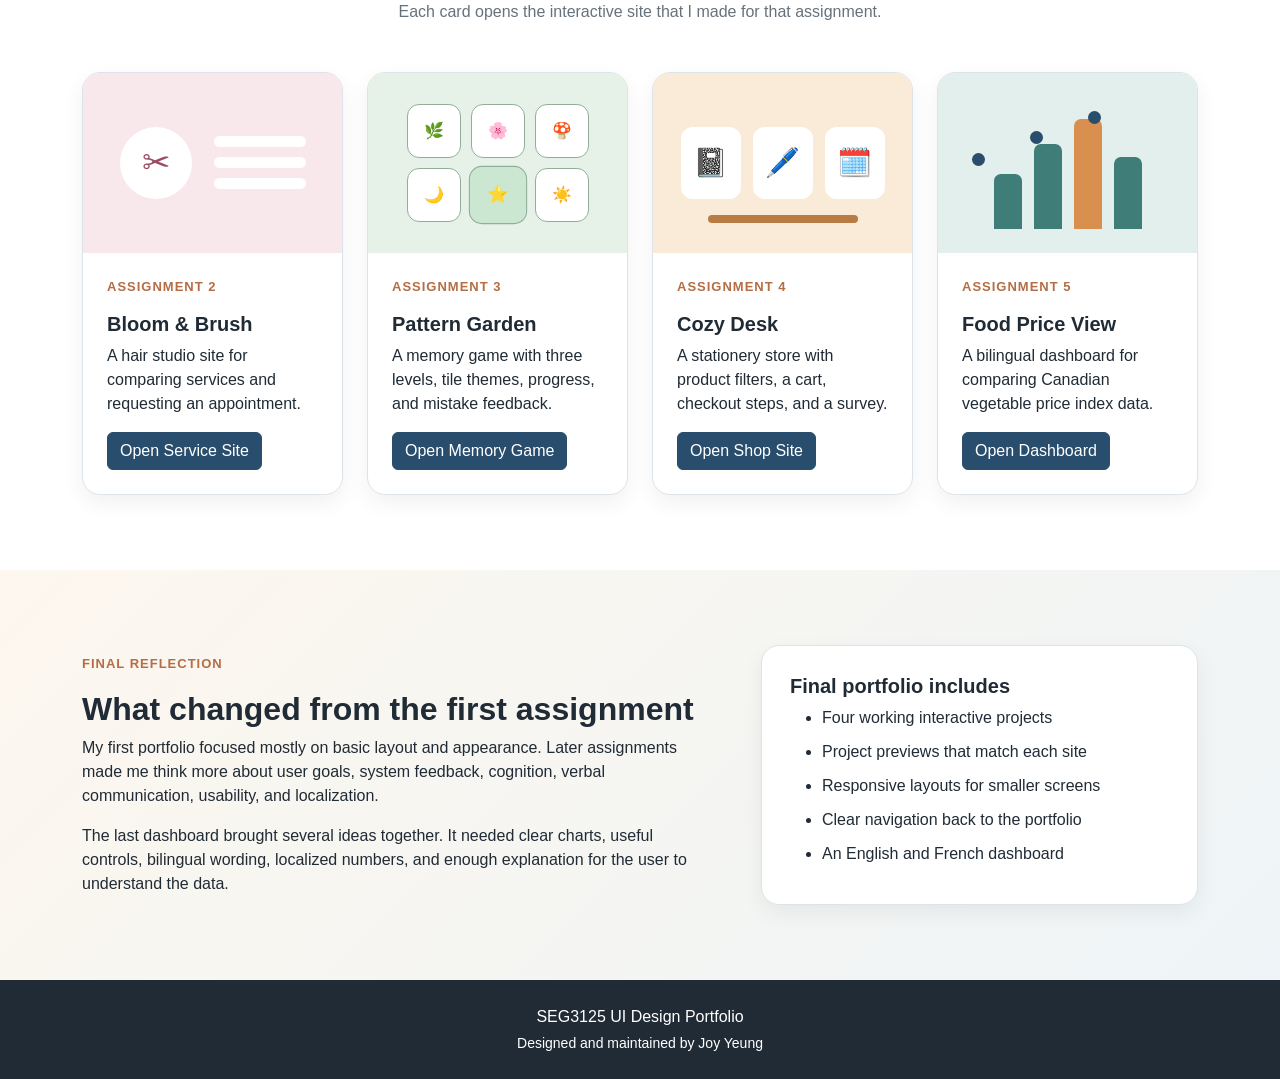
==== commit f41890cb: "A5" ====
--- a/index.html
+++ b/index.html
@@ -10,189 +10,216 @@
 </head>
 
 <body>
-  <nav class="navbar navbar-expand-lg navbar-light bg-white shadow-sm fixed-top joy-main-nav">
-    <div class="container">
-      <a class="navbar-brand fw-bold" href="#">Joy Yeung</a>
-
-      <button class="navbar-toggler" type="button" data-bs-toggle="collapse" data-bs-target="#mainMenu"
-        aria-controls="mainMenu" aria-expanded="false" aria-label="Toggle navigation menu">
+  <!-- Main portfolio navigation -->
+  <nav class="navbar navbar-expand-lg navbar-light bg-white shadow-sm fixed-top joy-portfolio-nav">
+    <div class="container">
+      <a class="navbar-brand fw-bold" href="#joyHome">Joy Yeung</a>
+
+      <button class="navbar-toggler" type="button" data-bs-toggle="collapse" data-bs-target="#joyPortfolioMenu"
+        aria-controls="joyPortfolioMenu" aria-expanded="false" aria-label="Toggle portfolio navigation">
         <span class="navbar-toggler-icon"></span>
       </button>
 
-      <div class="collapse navbar-collapse" id="mainMenu">
+      <div class="collapse navbar-collapse" id="joyPortfolioMenu">
         <ul class="navbar-nav ms-auto">
-          <li class="nav-item"><a class="nav-link" href="#aboutMe">About Me</a></li>
-          <li class="nav-item"><a class="nav-link" href="#myProcess">How I Work</a></li>
-          <li class="nav-item"><a class="nav-link" href="#semesterWork">Case Studies</a></li>
-          <li class="nav-item"><a class="nav-link" href="#serviceNotes">A4 Notes</a></li>
+          <li class="nav-item"><a class="nav-link" href="#joyAbout">About Me</a></li>
+          <li class="nav-item"><a class="nav-link" href="#joyProcess">How I Work</a></li>
+          <li class="nav-item"><a class="nav-link" href="#joyProjects">Course Projects</a></li>
+          <li class="nav-item"><a class="nav-link" href="#joyReflection">Reflection</a></li>
         </ul>
       </div>
     </div>
   </nav>
 
-  <header class="hero-section joy-portfolio-hero">
-    <div class="container text-center">
-      <p class="text-muted mb-2">SEG3125 portfolio entry page</p>
-      <h1 class="display-4 fw-bold">My UI Design Portfolio</h1>
-      <p class="lead mt-3">
-        I use this page to keep my course projects together and show how my design work changes through the semester.
-      </p>
-      <a href="#semesterWork" class="btn btn-primary mt-3">View My Projects</a>
+  <!-- Final version of the portfolio introduction -->
+  <header id="joyHome" class="joy-portfolio-intro">
+    <div class="container">
+      <div class="row align-items-center g-5">
+        <div class="col-lg-7">
+          <p class="joy-kicker">SEG3125 UI Design Portfolio</p>
+          <h1 class="display-3 fw-bold">My four interface design projects.</h1>
+          <p class="lead mt-3">
+            I started the semester with a basic portfolio page. These projects show how I added user goals,
+            feedback, filtering, checkout steps, charts, and localization as the course continued.
+          </p>
+          <a href="#joyProjects" class="btn joy-main-button mt-3">View My Projects</a>
+        </div>
+
+        <div class="col-lg-5 text-center">
+          <div class="joy-profile-box">
+            <div class="joy-initials-circle">JY</div>
+            <h2 class="h4 fw-bold mt-4">Joy Yeung</h2>
+            <p class="mb-1">Software Engineering Student</p>
+            <p class="joy-small-text mb-0">University of Ottawa</p>
+          </div>
+        </div>
+      </div>
     </div>
   </header>
 
-  <section id="aboutMe" class="section-padding joy-about-block">
-    <div class="container">
-      <div class="row align-items-center">
-        <div class="col-md-5 text-center mb-4 mb-md-0">
-          <div class="profile-circle joy-initials-mark">JY</div>
-        </div>
-
-        <div class="col-md-7">
-          <h2 class="fw-bold">About Me</h2>
+  <section id="joyAbout" class="joy-section-space bg-white">
+    <div class="container">
+      <div class="row g-5 align-items-center">
+        <div class="col-lg-5">
+          <p class="joy-section-kicker">About Me</p>
+          <h2 class="fw-bold">Learning UI design by building each assignment</h2>
+        </div>
+        <div class="col-lg-7">
           <p>
             Hi, my name is Joy Yeung. I am a Software Engineering student at the University of Ottawa.
-            I am still learning UI and UX design, so this portfolio is also a record of my progress.
-          </p>
+            Before SEG3125, I usually thought more about whether my code worked than how the interface felt to use.
+          </p>
+          <p class="mb-0">
+            During the course, I focused on readable layouts, clear feedback, simple navigation, and matching each
+            page to a real user goal. The projects below let me practise a different type of interaction each time.
+          </p>
+        </div>
+      </div>
+    </div>
+  </section>
+
+  <section id="joyProcess" class="joy-section-space joy-process-background">
+    <div class="container">
+      <p class="joy-section-kicker text-center">How I Work</p>
+      <h2 class="fw-bold text-center mb-5">The process I followed for the course</h2>
+
+      <div class="row g-4">
+        <div class="col-md-6 col-xl-3">
+          <div class="joy-work-step h-100">
+            <span class="joy-step-number">01</span>
+            <h3 class="h5 fw-bold">Write the User Goal</h3>
+            <p class="mb-0">I first write down what the user should be able to finish and what information they need.</p>
+          </div>
+        </div>
+
+        <div class="col-md-6 col-xl-3">
+          <div class="joy-work-step h-100">
+            <span class="joy-step-number">02</span>
+            <h3 class="h5 fw-bold">Plan the Main Flow</h3>
+            <p class="mb-0">I split the task into smaller steps and decide which controls and feedback should be visible.</p>
+          </div>
+        </div>
+
+        <div class="col-md-6 col-xl-3">
+          <div class="joy-work-step h-100">
+            <span class="joy-step-number">03</span>
+            <h3 class="h5 fw-bold">Build a Working Version</h3>
+            <p class="mb-0">I create the prototype with React, Bootstrap, CSS, and straightforward JavaScript.</p>
+          </div>
+        </div>
+
+        <div class="col-md-6 col-xl-3">
+          <div class="joy-work-step h-100">
+            <span class="joy-step-number">04</span>
+            <h3 class="h5 fw-bold">Test What Feels Unclear</h3>
+            <p class="mb-0">I check labels, feedback, spacing, and the places where a user might hesitate or make a mistake.</p>
+          </div>
+        </div>
+      </div>
+    </div>
+  </section>
+
+  <!-- Each preview is based on the actual visual style of that prototype. -->
+  <section id="joyProjects" class="joy-section-space bg-white">
+    <div class="container">
+      <p class="joy-section-kicker text-center">Case Studies</p>
+      <h2 class="fw-bold text-center mb-2">SEG3125 semester projects</h2>
+      <p class="text-center joy-small-text mb-5">Each card opens the interactive site that I made for that assignment.</p>
+
+      <div class="row g-4">
+        <div class="col-md-6 col-xl-3">
+          <article class="joy-project-tile h-100">
+            <div class="joy-project-preview bloom-preview" aria-hidden="true">
+              <div class="bloom-scissors">✂</div>
+              <div class="bloom-lines"><span></span><span></span><span></span></div>
+            </div>
+            <div class="joy-project-info">
+              <p class="joy-project-number">Assignment 2</p>
+              <h3 class="h5 fw-bold">Bloom & Brush</h3>
+              <p>A hair studio site for comparing services and requesting an appointment.</p>
+              <a href="service-site.html" class="btn joy-project-link">Open Service Site</a>
+            </div>
+          </article>
+        </div>
+
+        <div class="col-md-6 col-xl-3">
+          <article class="joy-project-tile h-100">
+            <div class="joy-project-preview garden-preview" aria-hidden="true">
+              <div class="garden-mini-tile">🌿</div><div class="garden-mini-tile">🌸</div><div class="garden-mini-tile">🍄</div>
+              <div class="garden-mini-tile">🌙</div><div class="garden-mini-tile garden-lit-tile">⭐</div><div class="garden-mini-tile">☀️</div>
+            </div>
+            <div class="joy-project-info">
+              <p class="joy-project-number">Assignment 3</p>
+              <h3 class="h5 fw-bold">Pattern Garden</h3>
+              <p>A memory game with three levels, tile themes, progress, and mistake feedback.</p>
+              <a href="memory-game.html" class="btn joy-project-link">Open Memory Game</a>
+            </div>
+          </article>
+        </div>
+
+        <div class="col-md-6 col-xl-3">
+          <article class="joy-project-tile h-100">
+            <div class="joy-project-preview cozy-preview" aria-hidden="true">
+              <div class="cozy-shop-item">📓</div><div class="cozy-shop-item">🖊️</div><div class="cozy-shop-item">🗓️</div>
+              <div class="cozy-cart-line"></div>
+            </div>
+            <div class="joy-project-info">
+              <p class="joy-project-number">Assignment 4</p>
+              <h3 class="h5 fw-bold">Cozy Desk</h3>
+              <p>A stationery store with product filters, a cart, checkout steps, and a survey.</p>
+              <a href="shop-site.html" class="btn joy-project-link">Open Shop Site</a>
+            </div>
+          </article>
+        </div>
+
+        <div class="col-md-6 col-xl-3">
+          <article class="joy-project-tile h-100">
+            <div class="joy-project-preview food-preview" aria-hidden="true">
+              <div class="food-preview-bar food-bar-one"></div>
+              <div class="food-preview-bar food-bar-two"></div>
+              <div class="food-preview-bar food-bar-three"></div>
+              <div class="food-preview-bar food-bar-four"></div>
+              <div class="food-line-dot food-dot-one"></div>
+              <div class="food-line-dot food-dot-two"></div>
+              <div class="food-line-dot food-dot-three"></div>
+            </div>
+            <div class="joy-project-info">
+              <p class="joy-project-number">Assignment 5</p>
+              <h3 class="h5 fw-bold">Food Price View</h3>
+              <p>A bilingual dashboard for comparing Canadian vegetable price index data.</p>
+              <a href="dashboard-site.html" class="btn joy-project-link">Open Dashboard</a>
+            </div>
+          </article>
+        </div>
+      </div>
+    </div>
+  </section>
+
+  <section id="joyReflection" class="joy-section-space joy-reflection-background">
+    <div class="container">
+      <div class="row g-5 align-items-center">
+        <div class="col-lg-7">
+          <p class="joy-section-kicker">Final Reflection</p>
+          <h2 class="fw-bold">What changed from the first assignment</h2>
           <p>
-            For this course, I am trying to focus on making pages that are clear first. I care about spacing,
-            readable text, simple navigation, and making sure the user can understand what to do next.
+            My first portfolio focused mostly on basic layout and appearance. Later assignments made me think
+            more about user goals, system feedback, cognition, verbal communication, usability, and localization.
           </p>
           <p class="mb-0">
-            My Assignment 2 project is a hair studio website called Bloom & Brush. I chose it because appointment
-            booking and service browsing are both easy user goals to test in a prototype.
-          </p>
-        </div>
-      </div>
-    </div>
-  </section>
-
-  <section id="myProcess" class="section-padding bg-light joy-process-notes">
-    <div class="container">
-      <h2 class="fw-bold text-center mb-4">How I Work</h2>
-
-      <div class="row g-4">
-        <div class="col-md-4">
-          <div class="info-card joy-note-card h-100">
-            <h4>Start With the User</h4>
-            <p>
-              I try to write down what the user is trying to do before choosing colours or layout.
-              For Assignment 2, the two main goals were booking an appointment and comparing services.
-            </p>
-          </div>
-        </div>
-
-        <div class="col-md-4">
-          <div class="info-card joy-note-card h-100">
-            <h4>Make a Rough Version</h4>
-            <p>
-              I use simple mockups first because it is easier to change the flow before spending time on the
-              final page. This helped me separate the booking flow from the service browsing flow.
-            </p>
-          </div>
-        </div>
-
-        <div class="col-md-4">
-          <div class="info-card joy-note-card h-100">
-            <h4>Check What Feels Confusing</h4>
-            <p>
-              After the first version, I look for places where the user might hesitate, like unclear buttons,
-              missing prices, or too many choices on one screen.
-            </p>
-          </div>
-        </div>
-      </div>
-    </div>
-  </section>
-
-  <section id="semesterWork" class="section-padding joy-course-work">
-    <div class="container">
-      <h2 class="fw-bold text-center mb-2">Case Studies</h2>
-      <p class="text-center text-muted mb-5">
-        These are the course projects for SEG3125. The first completed project links to my service business prototype.
-      </p>
-
-      <div class="row g-4">
-        <div class="col-md-6 col-lg-3">
-          <div class="card project-card joy-service-project h-100" data-project-status="completed" data-user-goal="book-salon-appointment">
-            <div class="project-image service-img" aria-hidden="true"></div>
-            <div class="card-body">
-              <p class="small text-muted mb-1">Assignment 2</p>
-              <h5 class="card-title">Bloom & Brush</h5>
-              <p class="card-text">
-                A hair studio website where users can compare services, choose a stylist, and request an appointment.
-              </p>
-              <a href="service-site.html" class="btn btn-outline-primary">Open Service Site</a>
-            </div>
-          </div>
-        </div>
-
-        <div class="col-md-6 col-lg-3">
-          <div class="card project-card joy-future-project h-100" data-project-status="not-started">
-            <div class="project-image game-img" aria-hidden="true"></div>
-            <div class="card-body">
-              <p class="small text-muted mb-1">Assignment 3</p>
-              <h5 class="card-title">Pattern Garden</h5>
-              <p class="card-text">
-                A small memory game where users watch a pattern and repeat it back by clicking the tiles.
-              </p>
-              <a href="memory-game.html" class="btn btn-outline-primary">Open Memory Game</a>
-            </div>
-          </div>
-        </div>
-
-        <div class="col-md-6 col-lg-3">
-          <div class="card project-card joy-shop-project h-100" data-project-status="completed" data-user-goal="buy-stationery-item">
-            <div class="project-image shop-img" aria-hidden="true"></div>
-            <div class="card-body">
-              <p class="small text-muted mb-1">Assignment 4</p>
-              <h5 class="card-title">Cozy Desk</h5>
-              <p class="card-text">
-                A small stationery shop where users can filter products, add items to a cart, checkout, and leave feedback.
-              </p>
-              <a href="shop-site.html" class="btn btn-outline-primary">Open Shop Site</a>
-            </div>
-          </div>
-        </div>
-
-        <div class="col-md-6 col-lg-3">
-          <div class="card project-card joy-future-project h-100" data-project-status="not-started">
-            <div class="project-image data-img" aria-hidden="true"></div>
-            <div class="card-body">
-              <p class="small text-muted mb-1">Later project</p>
-              <h5 class="card-title">Analytics Site</h5>
-              <p class="card-text">
-                Placeholder for a dashboard or data visualization project planned for later in the course.
-              </p>
-              <a href="#" class="btn btn-outline-primary disabled" aria-disabled="true">Not Added Yet</a>
-            </div>
-          </div>
-        </div>
-      </div>
-    </div>
-  </section>
-
-  <section id="serviceNotes" class="section-padding bg-light joy-a2-details">
-    <div class="container">
-      <div class="row align-items-start">
-        <div class="col-lg-7">
-          <h2 class="fw-bold">Assignment 4 Notes</h2>
-          <p>
-            For the e-commerce site, I focused on three required user processes: exploring products with filters, buying through clear checkout steps, and leaving a short survey.
-          </p>
-          <p class="mb-lg-0">
-            The final prototype lets users browse stationery items, narrow choices with facets, add items to a cart, fill in checkout information, and share feedback without leaving the site.
-          </p>
-        </div>
-
-        <div class="col-lg-5 mt-4 mt-lg-0">
-          <div class="info-card joy-check-card">
-            <h4>Prototype checks</h4>
+            The last dashboard brought several ideas together. It needed clear charts, useful controls, bilingual
+            wording, localized numbers, and enough explanation for the user to understand the data.
+          </p>
+        </div>
+
+        <div class="col-lg-5">
+          <div class="joy-final-list">
+            <h3 class="h5 fw-bold">Final portfolio includes</h3>
             <ul class="mb-0">
-              <li>The shop name and product purpose are shown.</li>
-              <li>Users can filter items by category, colour, use, and price.</li>
-              <li>The e-commerce site links from this portfolio.</li>
-              <li>The checkout and survey are interactive.</li>
+              <li>Four working interactive projects</li>
+              <li>Project previews that match each site</li>
+              <li>Responsive layouts for smaller screens</li>
+              <li>Clear navigation back to the portfolio</li>
+              <li>An English and French dashboard</li>
             </ul>
           </div>
         </div>
@@ -200,9 +227,9 @@
     </div>
   </section>
 
-  <footer class="footer text-center joy-footer">
-    <div class="container">
-      <p class="mb-1">SEG3125 Portfolio</p>
+  <footer class="joy-portfolio-footer text-center">
+    <div class="container">
+      <p class="mb-1">SEG3125 UI Design Portfolio</p>
       <p class="mb-0 small">Designed and maintained by Joy Yeung</p>
     </div>
   </footer>
@@ -210,4 +237,4 @@
   <script src="https://cdn.jsdelivr.net/npm/bootstrap@5.3.3/dist/js/bootstrap.bundle.min.js"></script>
   <script src="portfolio-script.js"></script>
 </body>
-</html>+</html>
--- a/portfolio-style.css
+++ b/portfolio-style.css
@@ -1,96 +1,254 @@
-body {
-  font-family: Arial, Helvetica, sans-serif;
-  color: #222;
-  padding-top: 70px;
-}
-
-.hero-section {
-  background: linear-gradient(135deg, #e8f0ff, #ffffff);
-  padding: 100px 20px;
-}
-
-.section-padding {
-  padding: 80px 0;
-}
-
-.profile-circle {
-  width: 190px;
-  height: 190px;
-  border-radius: 50%;
-  background-color: #0d6efd;
-  color: white;
-  display: flex;
-  align-items: center;
-  justify-content: center;
-  font-size: 56px;
-  font-weight: bold;
-  margin: 0 auto;
-  box-shadow: 0 8px 20px rgba(0, 0, 0, 0.12);
-}
-
-.info-card {
-  background-color: white;
-  padding: 25px;
-  border-radius: 16px;
-  box-shadow: 0 6px 18px rgba(0, 0, 0, 0.08);
-}
-
-.info-card h4 {
-  color: #0d6efd;
-  font-weight: bold;
-  margin-bottom: 15px;
-}
-
-.project-card {
-  border: none;
-  border-radius: 16px;
-  overflow: hidden;
-  box-shadow: 0 6px 18px rgba(0, 0, 0, 0.08);
-  transition: transform 0.2s ease;
-}
-
-.project-card:hover {
-  transform: translateY(-5px);
-}
-
-.project-image {
-  height: 150px;
-  background-size: cover;
-  background-position: center;
-}
-
-.service-img {
-  background: linear-gradient(135deg, #dbeafe, #93c5fd);
-}
-
-.game-img {
-  background: linear-gradient(135deg, #bfdbfe, #60a5fa);
-}
-
-.shop-img {
-  background: linear-gradient(135deg, #93c5fd, #3b82f6);
-}
-
-.data-img {
-  background: linear-gradient(135deg, #60a5fa, #2563eb);
-}
-
-.card-title {
-  font-weight: bold;
-}
-
-.footer {
-  background-color: #222;
-  color: white;
-  padding: 25px 0;
-}
-
-@media (max-width: 768px) {
-  .hero-section {
-    padding: 70px 20px;
-  }
-
-  .section-padding {
-    padding: 55px 0;
-  }
-}+body {
+  font-family: Arial, Helvetica, sans-serif;
+  color: #202b35;
+  background-color: #f7f8fa;
+  padding-top: 70px;
+}
+
+/* Portfolio navigation and first screen */
+.joy-portfolio-nav .navbar-brand {
+  color: #284d6d;
+}
+
+.joy-portfolio-intro {
+  background: linear-gradient(135deg, #e9f2f8, #fdf7ee);
+  padding: 95px 20px 80px 20px;
+}
+
+.joy-kicker,
+.joy-section-kicker,
+.joy-project-number {
+  color: #b46d45;
+  font-weight: bold;
+  text-transform: uppercase;
+  letter-spacing: 1px;
+  font-size: 13px;
+}
+
+.joy-section-space {
+  padding: 75px 0;
+}
+
+.joy-main-button,
+.joy-project-link {
+  background-color: #284d6d;
+  border-color: #284d6d;
+  color: white;
+}
+
+.joy-main-button:hover,
+.joy-project-link:hover {
+  background-color: #1e3b55;
+  border-color: #1e3b55;
+  color: white;
+}
+
+.joy-profile-box,
+.joy-work-step,
+.joy-project-tile,
+.joy-final-list {
+  background-color: white;
+  border: 1px solid #dde4e9;
+  border-radius: 18px;
+  box-shadow: 0 8px 22px rgba(0, 0, 0, 0.06);
+}
+
+.joy-profile-box {
+  padding: 34px;
+}
+
+.joy-initials-circle {
+  width: 150px;
+  height: 150px;
+  border-radius: 50%;
+  background-color: #284d6d;
+  color: white;
+  display: flex;
+  align-items: center;
+  justify-content: center;
+  margin: 0 auto;
+  font-size: 48px;
+  font-weight: bold;
+}
+
+.joy-small-text {
+  color: #66727c;
+}
+
+/* My four-step course process */
+.joy-process-background {
+  background-color: #f0f4f6;
+}
+
+.joy-work-step {
+  padding: 24px;
+}
+
+.joy-step-number {
+  display: inline-block;
+  color: #b46d45;
+  font-weight: bold;
+  font-size: 22px;
+  margin-bottom: 16px;
+}
+
+/* Project cards and small handmade previews */
+.joy-project-tile {
+  overflow: hidden;
+  transition: transform 0.2s ease;
+}
+
+.joy-project-tile:hover {
+  transform: translateY(-5px);
+}
+
+.joy-project-preview {
+  height: 180px;
+  padding: 24px;
+  position: relative;
+}
+
+.joy-project-info {
+  padding: 24px;
+}
+
+.bloom-preview {
+  background-color: #f8e7eb;
+  display: flex;
+  align-items: center;
+  justify-content: center;
+  gap: 22px;
+}
+
+.bloom-scissors {
+  width: 72px;
+  height: 72px;
+  border-radius: 50%;
+  background-color: white;
+  color: #9b4d63;
+  display: flex;
+  align-items: center;
+  justify-content: center;
+  font-size: 34px;
+}
+
+.bloom-lines span {
+  display: block;
+  width: 92px;
+  height: 11px;
+  border-radius: 8px;
+  background-color: white;
+  margin: 10px 0;
+}
+
+.garden-preview {
+  background-color: #e6f1e8;
+  display: grid;
+  grid-template-columns: repeat(3, 54px);
+  justify-content: center;
+  align-content: center;
+  gap: 10px;
+}
+
+.garden-mini-tile {
+  height: 54px;
+  border-radius: 12px;
+  background-color: white;
+  border: 1px solid #92ad9a;
+  display: flex;
+  align-items: center;
+  justify-content: center;
+}
+
+.garden-lit-tile {
+  background-color: #cbe7d2;
+  transform: scale(1.08);
+}
+
+.cozy-preview {
+  background-color: #f9ebd7;
+  display: flex;
+  align-items: center;
+  justify-content: center;
+  gap: 12px;
+}
+
+.cozy-shop-item {
+  width: 60px;
+  height: 72px;
+  border-radius: 12px;
+  background-color: white;
+  display: flex;
+  align-items: center;
+  justify-content: center;
+  font-size: 28px;
+}
+
+.cozy-cart-line {
+  position: absolute;
+  bottom: 30px;
+  width: 150px;
+  height: 8px;
+  border-radius: 8px;
+  background-color: #b77b43;
+}
+
+.food-preview {
+  background-color: #e3efed;
+  display: flex;
+  align-items: end;
+  justify-content: center;
+  gap: 12px;
+  overflow: hidden;
+}
+
+.food-preview-bar {
+  width: 28px;
+  background-color: #3f7d78;
+  border-radius: 7px 7px 0 0;
+}
+
+.food-bar-one { height: 55px; }
+.food-bar-two { height: 85px; }
+.food-bar-three { height: 110px; background-color: #d98f4e; }
+.food-bar-four { height: 72px; }
+
+.food-line-dot {
+  width: 13px;
+  height: 13px;
+  border-radius: 50%;
+  background-color: #284d6d;
+  position: absolute;
+}
+
+.food-dot-one { left: 34px; top: 80px; }
+.food-dot-two { left: 92px; top: 58px; }
+.food-dot-three { left: 150px; top: 38px; }
+
+.joy-reflection-background {
+  background: linear-gradient(135deg, #fdf7ee, #eef4f7);
+}
+
+.joy-final-list {
+  padding: 28px;
+}
+
+.joy-final-list li {
+  margin-bottom: 10px;
+}
+
+.joy-portfolio-footer {
+  background-color: #202b35;
+  color: white;
+  padding: 25px 0;
+}
+
+@media (max-width: 768px) {
+  .joy-portfolio-intro {
+    padding: 70px 18px 55px 18px;
+  }
+
+  .joy-section-space {
+    padding: 55px 0;
+  }
+}
